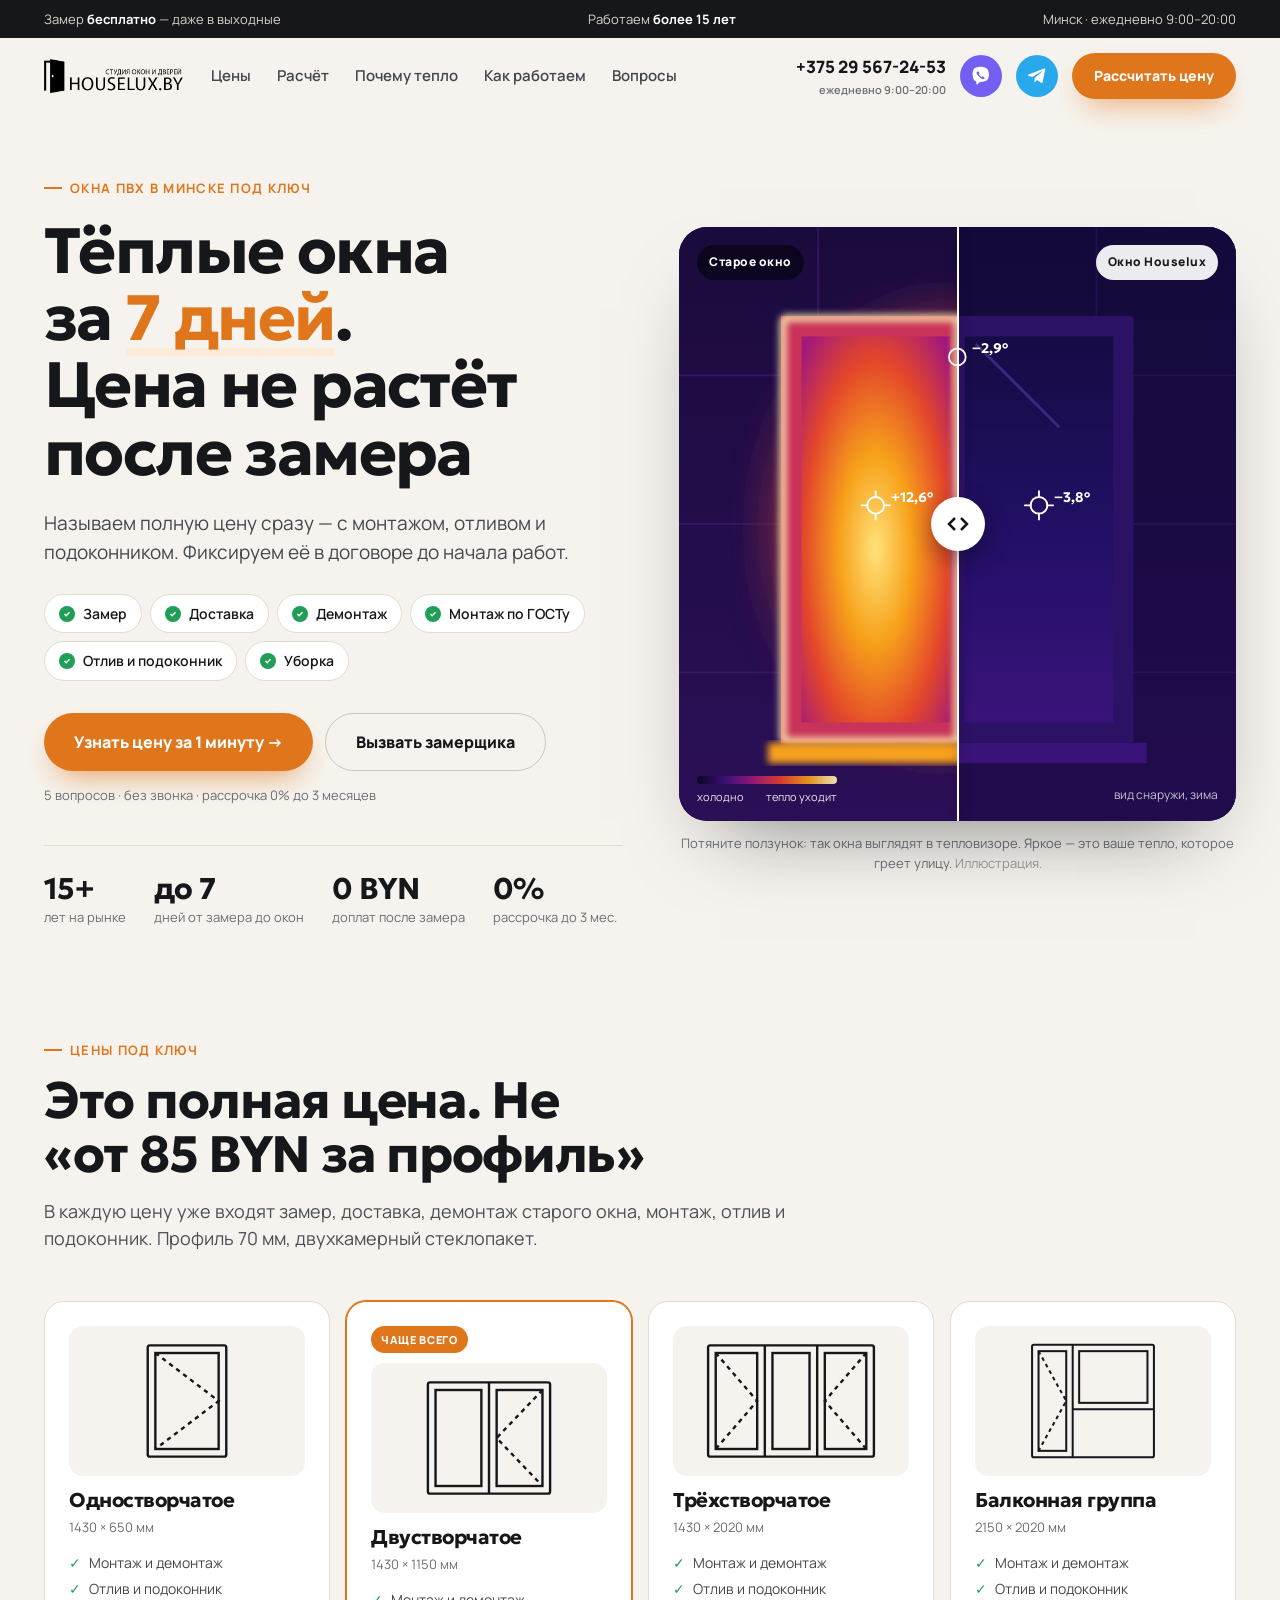
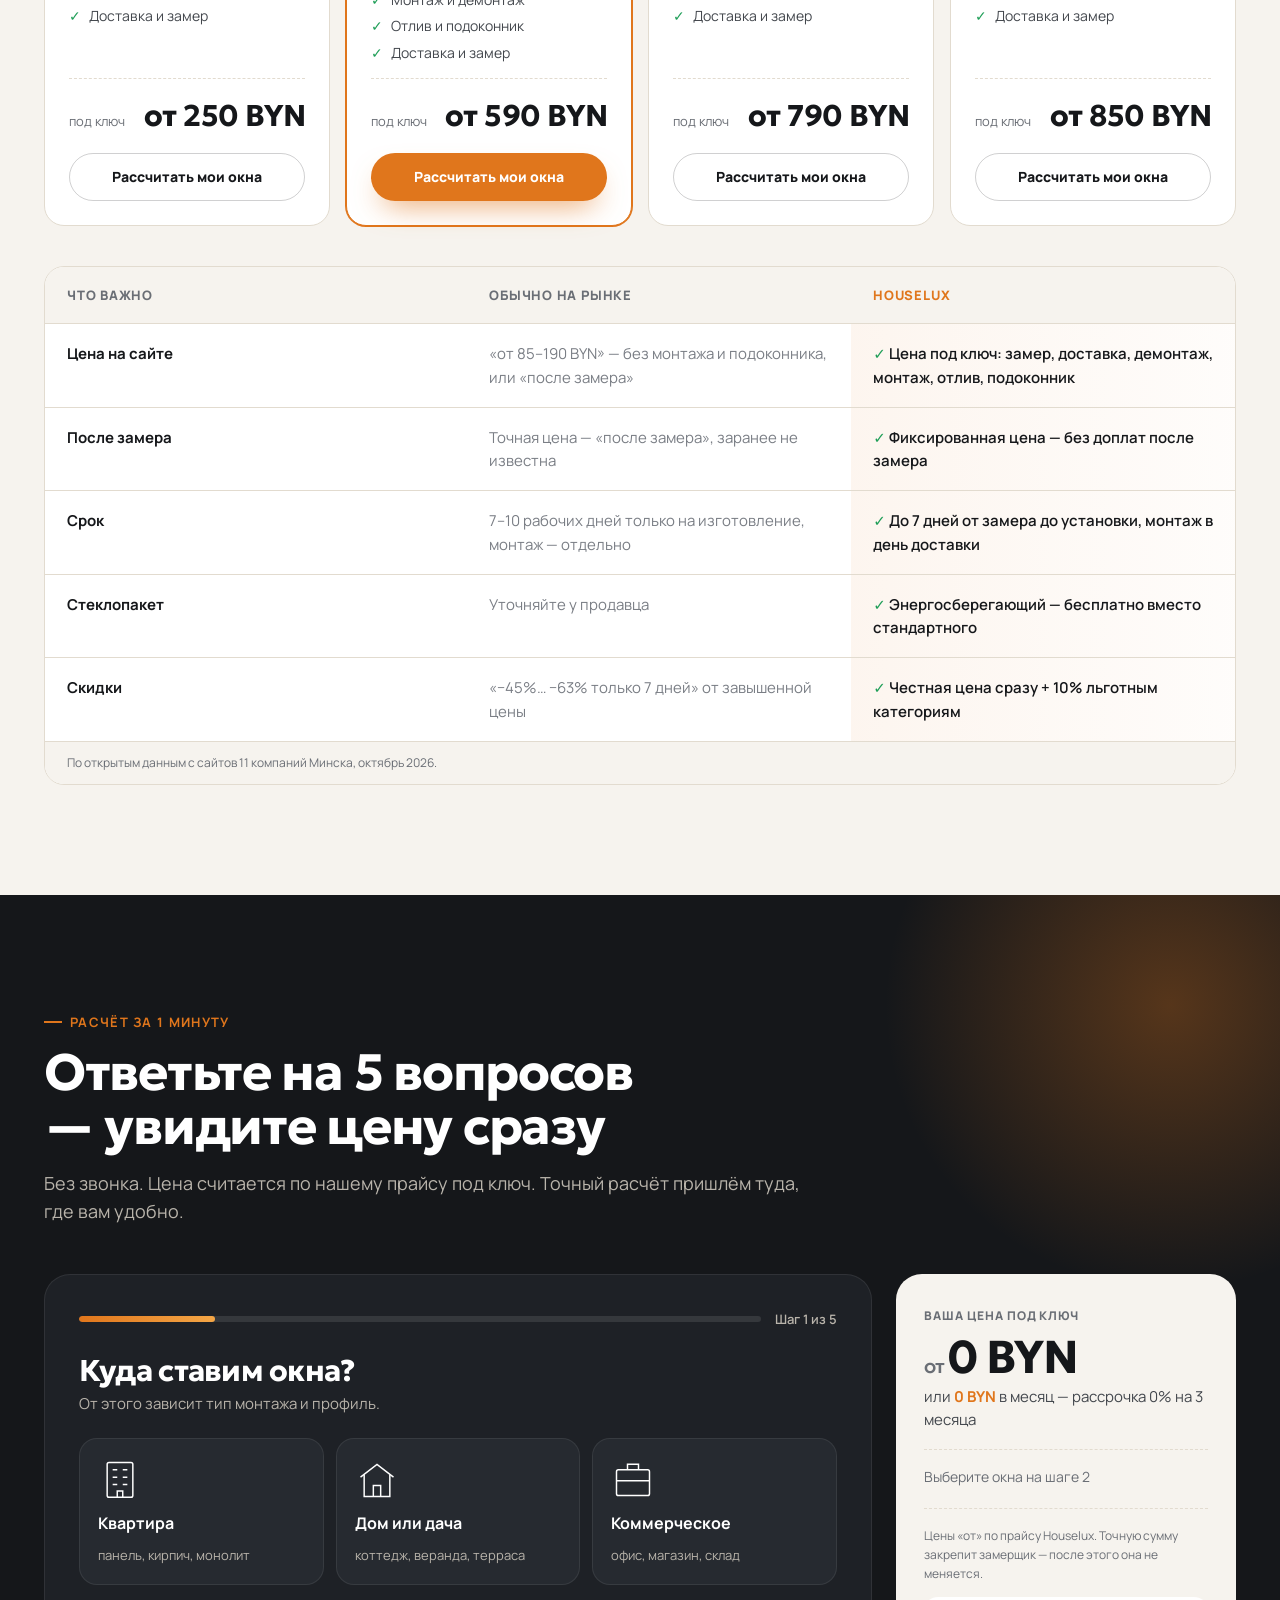
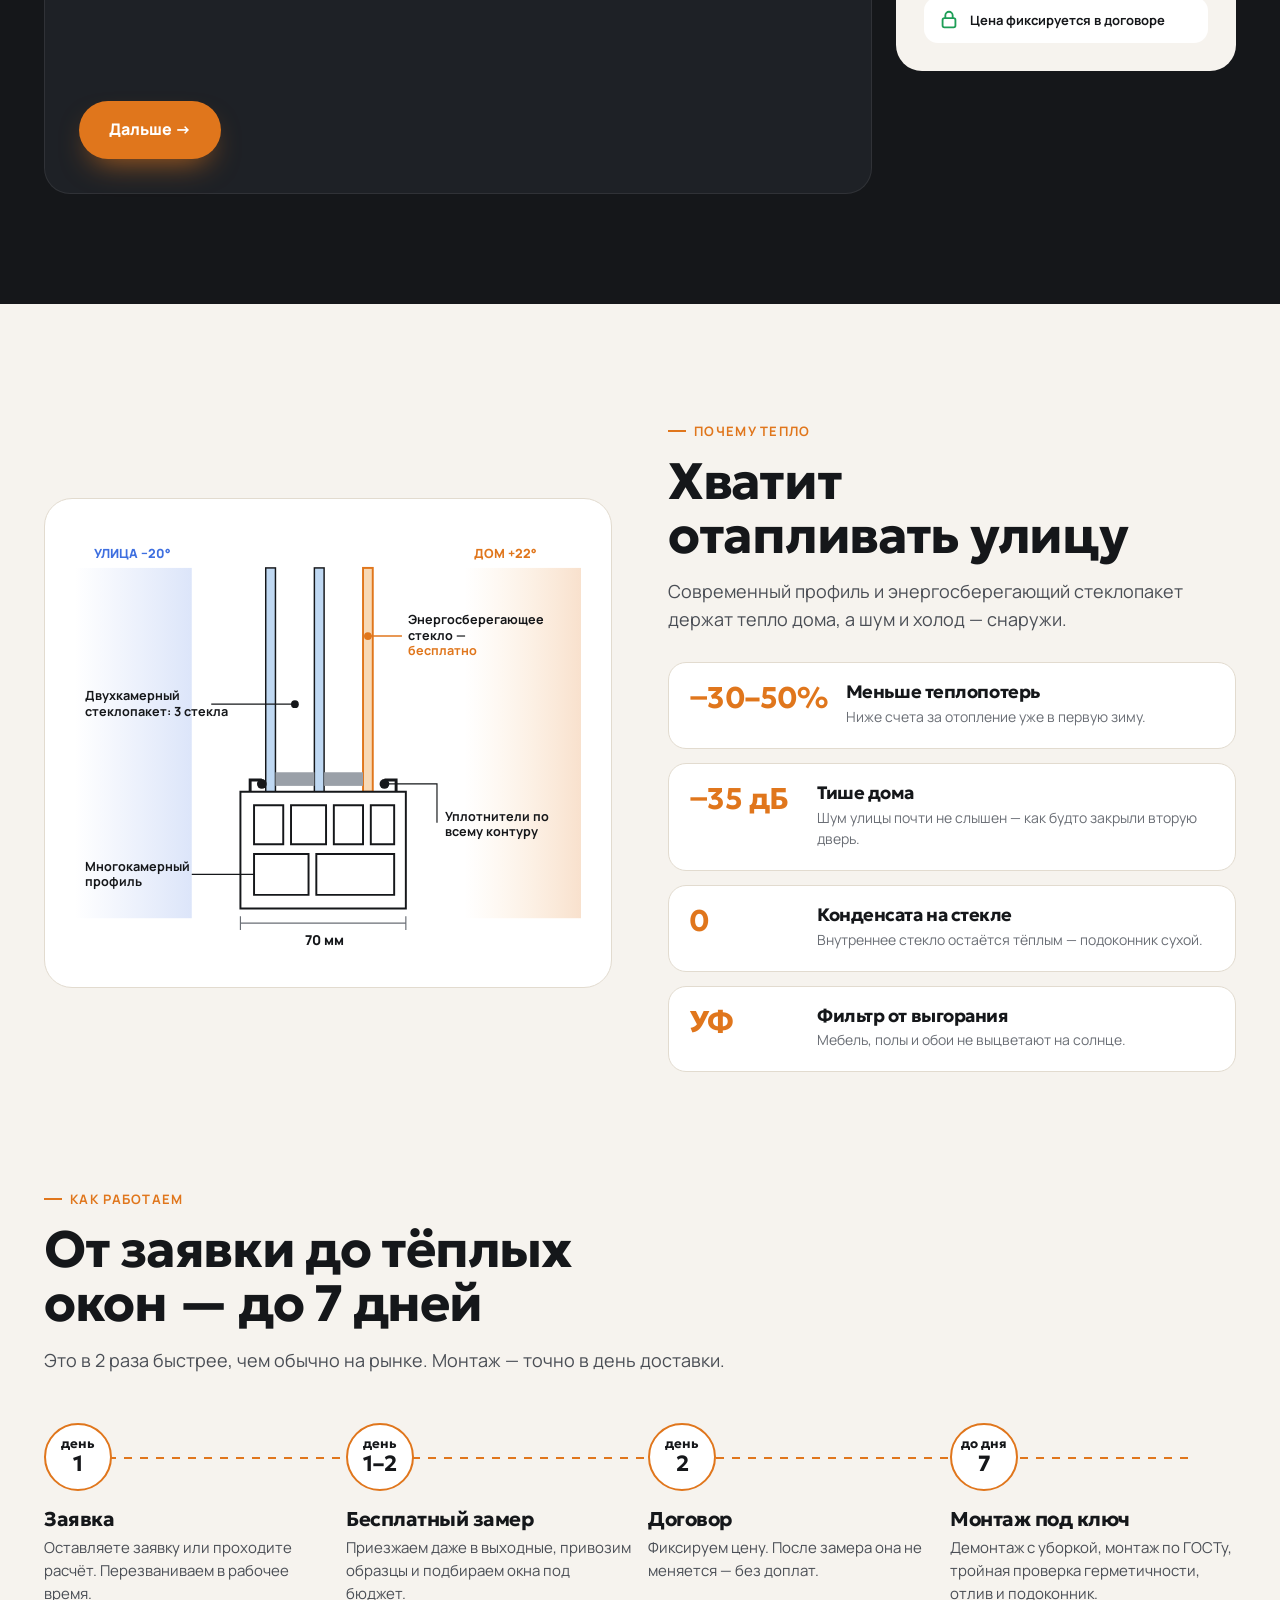
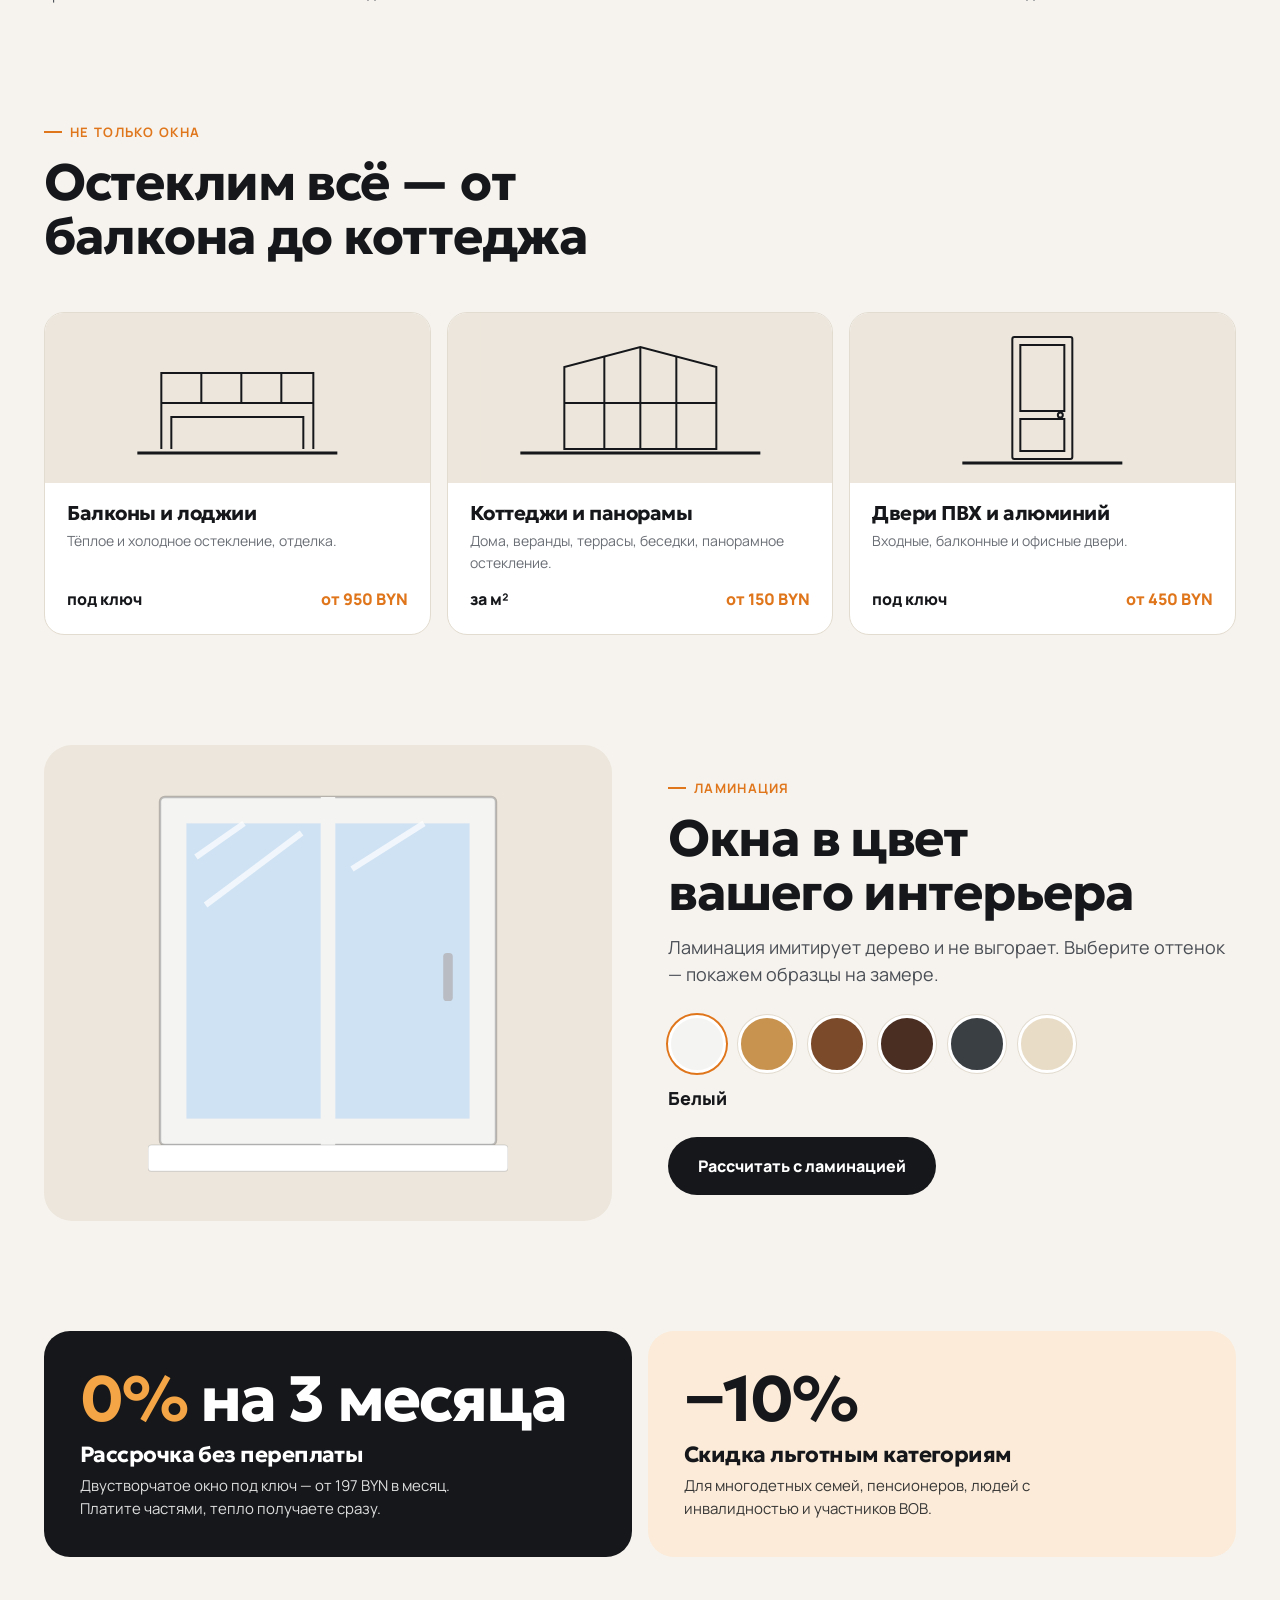
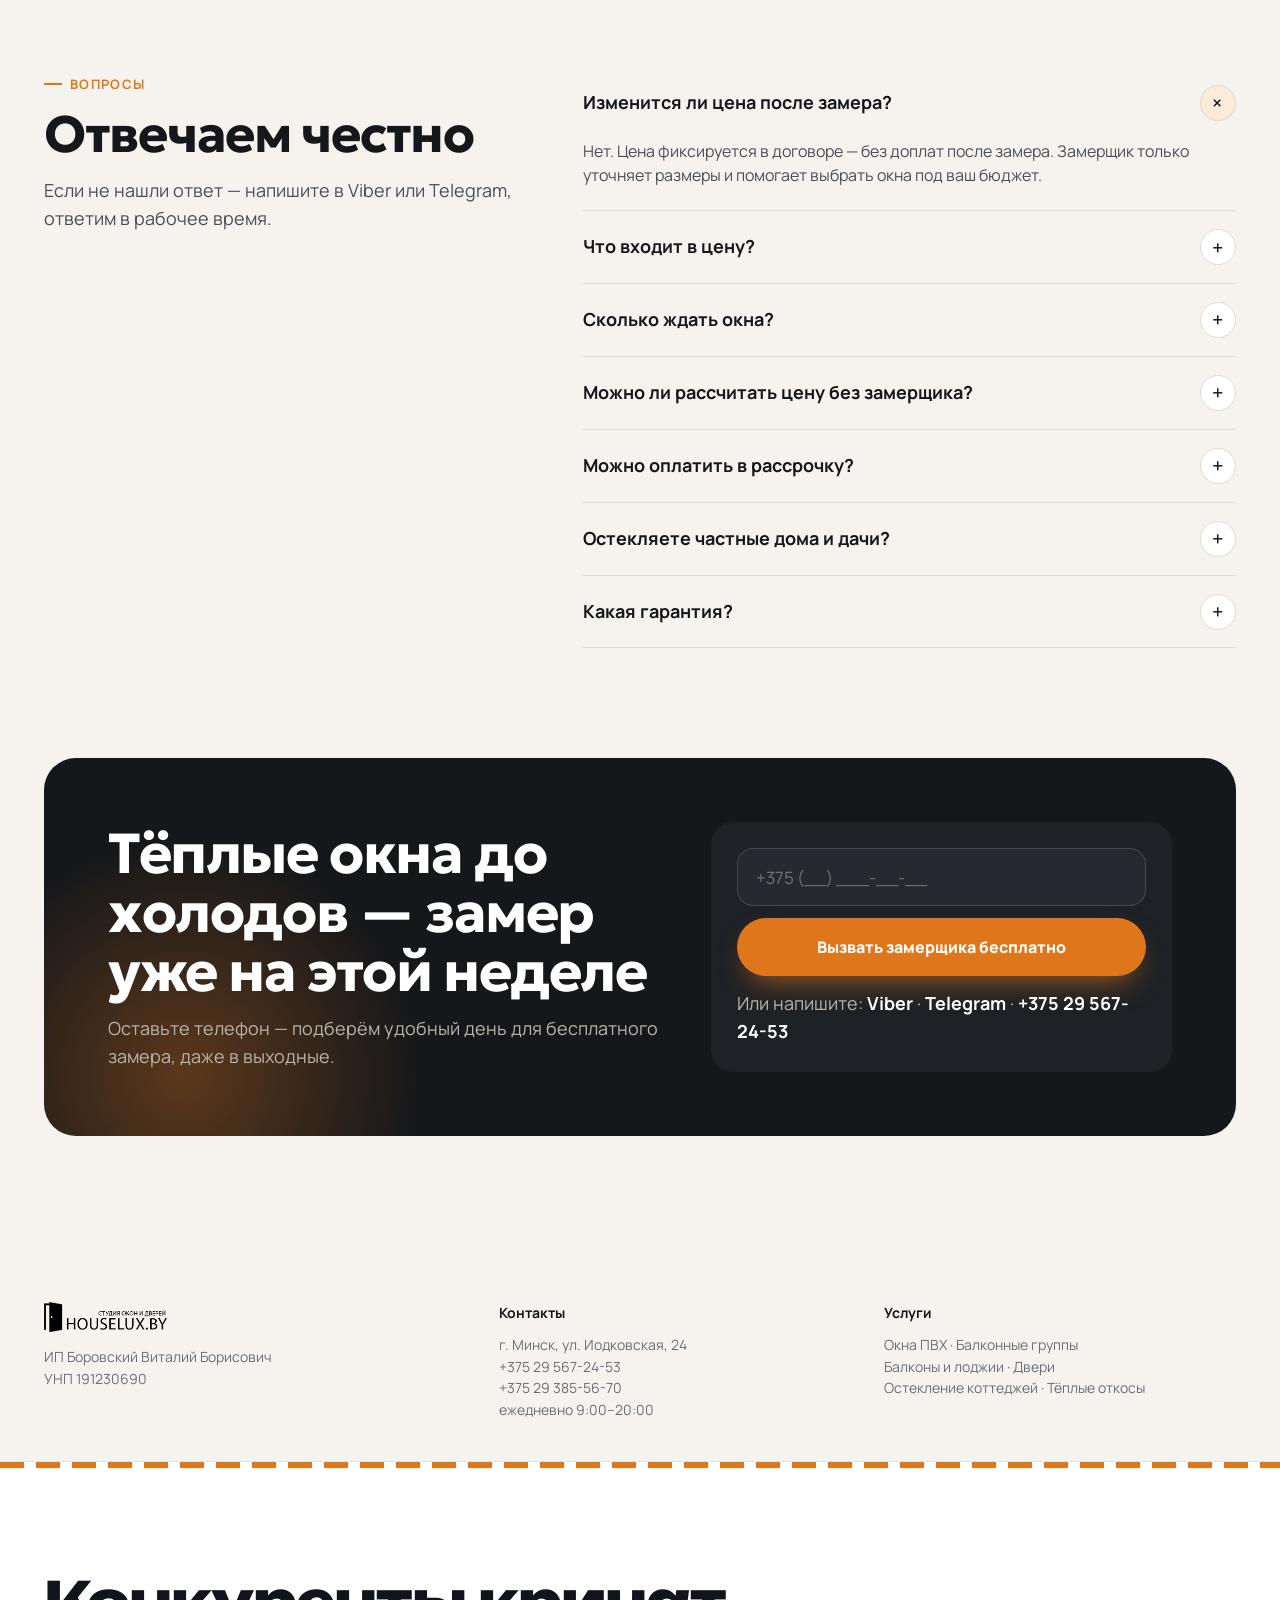
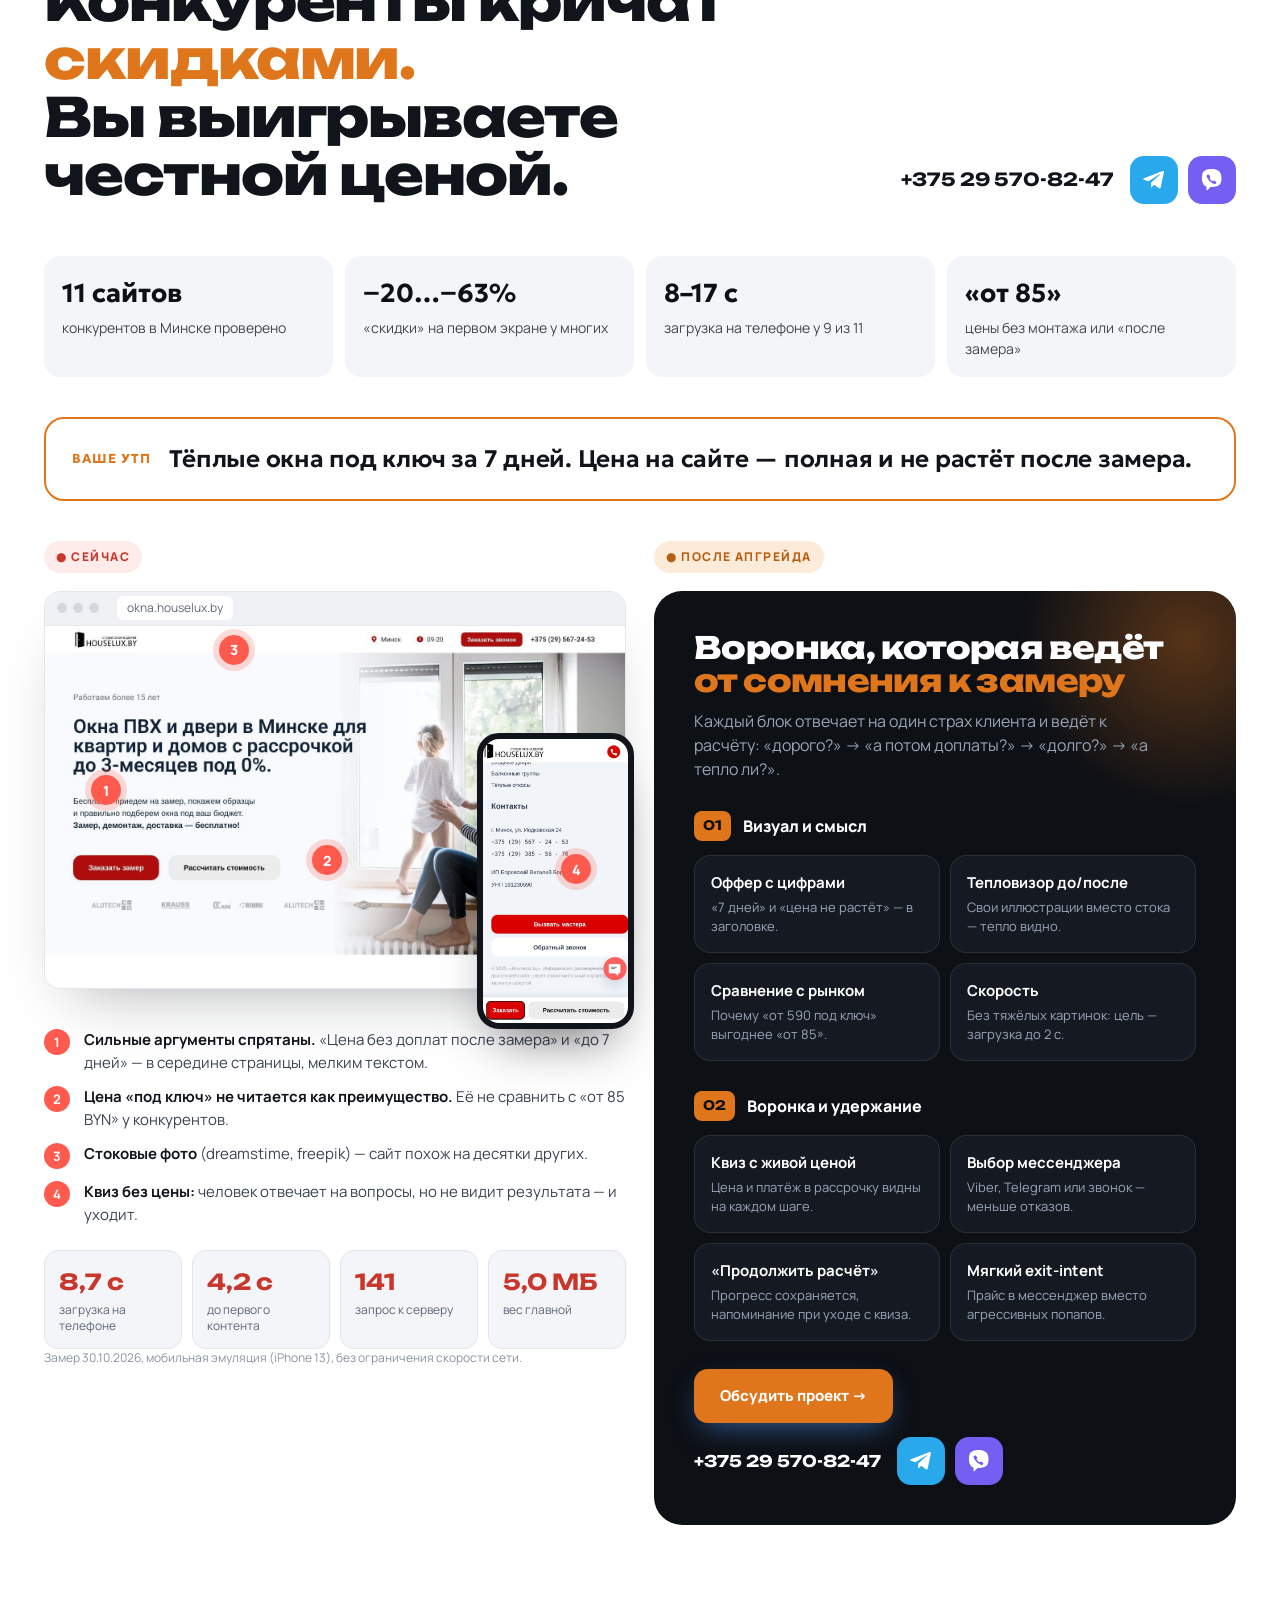
==== index.html @ 777637d9 "Концепт сайта Окна Houselux: воронка с квизом, тепловизор, сравнение с рынком" ====
<!doctype html>
<html lang="ru">
<head>
<meta charset="utf-8">
<meta name="viewport" content="width=device-width, initial-scale=1, viewport-fit=cover">
<title>Окна Houselux — концепт</title>
<meta name="robots" content="noindex">
<meta name="description" content="Тёплые окна ПВХ в Минске под ключ за 7 дней. Цена фиксируется и не растёт после замера.">
<link rel="preconnect" href="https://fonts.googleapis.com">
<link rel="preconnect" href="https://fonts.gstatic.com" crossorigin>
<link href="https://fonts.googleapis.com/css2?family=Geologica:wght@300;400;500;600;700;800&family=Manrope:wght@400;500;600;700;800&family=Unbounded:wght@500;700;800&display=swap" rel="stylesheet">
<link rel="stylesheet" href="kp.css">
<style>
/* Концепт «Тёплый дом»: светлая бумага, графит и янтарный цвет тепла.
   Одна главная мысль на всей странице: цена под ключ видна сразу и не растёт после замера. */
:root{
  --paper:#F6F3EE;
  --paper-2:#ECE6DC;
  --card:#FFFFFF;
  --ink:#15171A;
  --ink-2:#23262B;
  --muted:#6A6E75;
  --line:#E2DBCF;
  --warm:#E0761C;
  --warm-2:#F4A646;
  --warm-soft:#FBEBD8;
  --cold:#3E6FE0;
  --ok:#1E9E57;
  --r:20px;
  --font-d:"Geologica",system-ui,sans-serif;
  --font:"Manrope",system-ui,-apple-system,"Segoe UI",sans-serif;
  color-scheme:light;
}
*{box-sizing:border-box;margin:0;padding:0}
html{scroll-behavior:smooth}
body{font-family:var(--font);background:var(--paper);color:var(--ink);-webkit-font-smoothing:antialiased;line-height:1.55;overflow-x:hidden}
img,svg{max-width:100%;display:block}
a{color:inherit;text-decoration:none}
button,input,select{font:inherit;color:inherit}
.wrap{max-width:1240px;margin:0 auto;padding-left:max(24px,env(safe-area-inset-left,0px));padding-right:max(24px,env(safe-area-inset-right,0px))}
h1,h2,h3{font-family:var(--font-d);font-weight:700;letter-spacing:-.025em;line-height:1.05;text-wrap:balance}
.eyebrow{display:inline-flex;align-items:center;gap:8px;font-size:13px;font-weight:700;letter-spacing:.1em;text-transform:uppercase;color:var(--warm)}
.eyebrow::before{content:"";width:18px;height:2px;background:currentColor}
.btn{display:inline-flex;align-items:center;justify-content:center;gap:10px;height:58px;padding:0 30px;border-radius:999px;border:0;cursor:pointer;font-weight:800;font-size:16px;transition:transform .2s,box-shadow .2s,background .2s;white-space:nowrap}
.btn-warm{background:var(--warm);color:#fff;box-shadow:0 14px 30px -12px rgba(224,118,28,.75)}
.btn-warm:hover{transform:translateY(-2px);box-shadow:0 20px 36px -12px rgba(224,118,28,.85)}
.btn-ink{background:var(--ink);color:#fff}
.btn-ink:hover{background:#000}
.btn-line{background:transparent;border:1.5px solid rgba(21,23,26,.2);color:var(--ink)}
.btn-line:hover{border-color:var(--ink)}
.btn:focus-visible,.opt:focus-visible,.sw:focus-visible,summary:focus-visible,.step-btn:focus-visible{outline:3px solid rgba(224,118,28,.45);outline-offset:3px}
.reveal{transition:transform .9s cubic-bezier(.2,.7,.2,1),opacity .9s}
.reveal.pre{transform:translateY(26px);opacity:.001}
@media (prefers-reduced-motion:reduce){.reveal,.reveal.pre{transform:none;opacity:1;transition:none}html{scroll-behavior:auto}}

/* верхняя строка доверия */
.topline{background:var(--ink);color:#D9D4CB;font-size:13px}
.topline .wrap{display:flex;justify-content:space-between;gap:16px;height:38px;align-items:center}
.topline b{color:#fff}
.topline span{white-space:nowrap}

/* header */
body::before{content:"";position:fixed;inset:0 0 auto;height:env(safe-area-inset-top,0px);z-index:10;background:var(--paper)}
.hdr{position:sticky;top:env(safe-area-inset-top,0px);z-index:50;background:rgba(246,243,238,.86);backdrop-filter:blur(16px) saturate(1.4);-webkit-backdrop-filter:blur(16px) saturate(1.4);border-bottom:1px solid transparent;transition:border-color .3s}
.hdr.scrolled{border-color:var(--line)}
.hdr .wrap{display:flex;align-items:center;gap:28px;height:76px}
.logo img{height:34px;width:auto}
.nav{display:flex;gap:26px;font-weight:600;font-size:15px;color:#43474D}
.nav a:hover{color:var(--ink)}
.hdr-r{margin-left:auto;display:flex;align-items:center;gap:14px}
.hdr-phone{font-weight:800;font-size:17px;white-space:nowrap}
.hdr-phone small{display:block;font-size:11px;font-weight:600;color:var(--muted);text-align:right}
.msg{width:42px;height:42px;border-radius:50%;display:grid;place-items:center;transition:transform .2s}
.msg:hover{transform:translateY(-2px)}
.msg svg{width:20px;height:20px;fill:#fff}
.msg.vb{background:#7360F2}.msg.tg{background:#29A9EB}
.hdr .btn{height:46px;padding:0 22px;font-size:14px}

/* hero */
.hero{padding:56px 0 64px;position:relative}
.hero .wrap{display:grid;grid-template-columns:1.02fr .98fr;gap:56px;align-items:center}
.hero h1{font-size:clamp(40px,5vw,70px);margin:20px 0 22px}
.hero h1 em{font-style:normal;color:var(--warm);position:relative;white-space:nowrap}
.hero h1 em::after{content:"";position:absolute;left:0;right:0;bottom:.04em;height:.12em;background:var(--warm-soft);z-index:-1}
.hero .lead{font-size:19px;color:#43474D;max-width:540px}
.incl{display:flex;flex-wrap:wrap;gap:8px;margin:26px 0 32px;max-width:560px}
.incl span{display:inline-flex;align-items:center;gap:8px;padding:8px 14px;border-radius:999px;background:var(--card);border:1px solid var(--line);font-size:14px;font-weight:600}
.incl span::before{content:"";width:16px;height:16px;border-radius:50%;background:var(--ok) url("data:image/svg+xml,%3Csvg xmlns='http://www.w3.org/2000/svg' viewBox='0 0 24 24' fill='none' stroke='%23fff' stroke-width='3.5'%3E%3Cpath d='m6 12 4 4 8-8'/%3E%3C/svg%3E") center/10px no-repeat}
.hero-btns{display:flex;gap:12px;flex-wrap:wrap;align-items:center}
.hero-note{font-size:13px;color:var(--muted);margin-top:14px}
.facts{display:grid;grid-template-columns:repeat(4,auto);gap:28px;margin-top:40px;padding-top:28px;border-top:1px solid var(--line);justify-content:start}
.facts b{display:block;font-family:var(--font-d);font-size:30px;font-weight:700;letter-spacing:-.02em;line-height:1}
.facts span{font-size:13px;color:var(--muted)}

/* тепловизор до/после */
.thermo{position:relative;border-radius:28px;overflow:hidden;aspect-ratio:600/640;background:#120a2a;box-shadow:0 40px 80px -40px rgba(21,23,26,.55);user-select:none;touch-action:pan-y;max-width:100%}
.thermo svg{position:absolute;inset:0;width:100%;height:100%}
.thermo .after{clip-path:inset(0 0 0 var(--pos,50%))}
.thermo .handle{position:absolute;top:0;bottom:0;left:var(--pos,50%);width:0;z-index:3}
.thermo .handle::before{content:"";position:absolute;top:0;bottom:0;left:-1px;width:2px;background:#fff;box-shadow:0 0 12px rgba(0,0,0,.4)}
.thermo .knob{position:absolute;top:50%;left:0;transform:translate(-50%,-50%);width:54px;height:54px;border-radius:50%;background:#fff;display:grid;place-items:center;box-shadow:0 8px 24px rgba(0,0,0,.35);cursor:ew-resize;border:0}
.thermo .knob svg{position:static;width:24px;height:24px;stroke:var(--ink);fill:none;stroke-width:2.5}
.thermo .lbl{position:absolute;top:18px;z-index:2;padding:8px 12px;border-radius:999px;font-size:12px;font-weight:800;letter-spacing:.04em;background:rgba(0,0,0,.5);color:#fff;backdrop-filter:blur(6px)}
.thermo .lbl.l{left:18px}.thermo .lbl.r{right:18px;background:rgba(255,255,255,.92);color:var(--ink)}
.thermo .cap{position:absolute;left:18px;right:18px;bottom:16px;z-index:2;display:flex;justify-content:space-between;align-items:end;gap:12px;color:#fff;font-size:12px}
.thermo .scale{width:140px;height:8px;border-radius:4px;background:linear-gradient(90deg,#0b0420,#3a137a,#a3197a,#e8432a,#f8a21b,#fff6c2)}
.thermo .scale-w{display:grid;gap:4px;font-size:11px;opacity:.9}
.thermo .scale-w div{display:flex;justify-content:space-between}
.thermo-hint{font-size:13px;color:var(--muted);text-align:center;margin-top:12px}

/* секции */
section.s{padding:110px 0}
.s-head{max-width:760px;margin-bottom:48px}
.s-head h2{font-size:clamp(32px,4vw,54px);margin-top:14px}
.s-head p{font-size:18px;color:#4A4E55;margin-top:16px}
.center{text-align:center;margin-left:auto;margin-right:auto}

/* цены под ключ */
.prices{display:grid;grid-template-columns:repeat(4,1fr);gap:16px}
.pc{background:var(--card);border:1px solid var(--line);border-radius:var(--r);padding:24px;display:flex;flex-direction:column;gap:14px;transition:transform .3s,box-shadow .3s;min-width:0}
.pc:hover{transform:translateY(-6px);box-shadow:0 30px 60px -36px rgba(21,23,26,.45)}
.pc .draw{height:150px;display:grid;place-items:center;background:var(--paper);border-radius:14px}
.pc .draw svg{height:120px;width:auto}
.pc h3{font-size:20px}
.pc .size{font-size:13px;color:var(--muted);margin-top:-8px}
.pc ul{list-style:none;display:grid;gap:5px;font-size:14px;color:#43474D}
.pc li::before{content:"✓";color:var(--ok);font-weight:800;margin-right:8px}
.pc .pr{margin-top:auto;display:flex;align-items:baseline;justify-content:space-between;gap:8px;border-top:1px dashed var(--line);padding-top:14px}
.pc .pr b{font-family:var(--font-d);font-size:30px;font-weight:700;letter-spacing:-.02em}
.pc .pr small{font-size:13px;color:var(--muted)}
.pc .btn{height:48px;font-size:14px;width:100%}
.pc.hot{border-color:var(--warm);box-shadow:0 0 0 1px var(--warm)}
.pc .badge{align-self:flex-start;font-size:11px;font-weight:800;letter-spacing:.06em;text-transform:uppercase;background:var(--warm);color:#fff;padding:5px 10px;border-radius:999px;margin-bottom:-4px}

/* сравнение с рынком */
.compare{margin-top:40px;background:var(--card);border:1px solid var(--line);border-radius:var(--r);overflow:hidden}
.cmp-row{display:grid;grid-template-columns:1.1fr 1fr 1fr;border-bottom:1px solid var(--line)}
.cmp-row:last-child{border-bottom:0}
.cmp-row>div{padding:18px 22px;font-size:15px;min-width:0}
.cmp-row.h>div{font-weight:800;font-size:13px;letter-spacing:.06em;text-transform:uppercase;color:var(--muted);background:var(--paper)}
.cmp-row.h .us{color:var(--warm)}
.cmp-row .k{font-weight:700}
.cmp-row .them{color:#7A7E85}
.cmp-row .us{background:linear-gradient(90deg,rgba(224,118,28,.07),rgba(224,118,28,.02));font-weight:600}
.cmp-row .us::before{content:"✓ ";color:var(--ok);font-weight:800}
.cmp-row.h .us::before{content:""}
.cmp-note{font-size:12px;color:var(--muted);padding:12px 22px;background:var(--paper)}

/* квиз */
.quiz-sec{background:var(--ink);color:#fff;position:relative;overflow:hidden}
.quiz-sec::before{content:"";position:absolute;right:-200px;top:-200px;width:620px;height:620px;border-radius:50%;background:radial-gradient(circle,rgba(224,118,28,.32),transparent 65%)}
.quiz-sec .s-head p{color:#B9B4AB}
.quiz{position:relative;display:grid;grid-template-columns:1fr 340px;gap:24px;align-items:start}
.qbox{background:#1E2126;border:1px solid rgba(255,255,255,.08);border-radius:26px;padding:34px;min-height:520px;display:flex;flex-direction:column;min-width:0}
.qprog{display:flex;align-items:center;gap:14px;margin-bottom:26px}
.qbar{flex:1;height:6px;border-radius:3px;background:rgba(255,255,255,.1);overflow:hidden}
.qbar i{display:block;height:100%;width:20%;background:linear-gradient(90deg,var(--warm),var(--warm-2));border-radius:3px;transition:width .5s cubic-bezier(.2,.7,.2,1)}
.qprog span{font-size:13px;color:#B9B4AB;white-space:nowrap;font-weight:600}
.qstep{display:none;animation:qin .45s cubic-bezier(.2,.7,.2,1)}
.qstep.on{display:block}
@keyframes qin{from{opacity:0;transform:translateX(18px)}}
.qstep h3{font-size:clamp(22px,2.4vw,30px);margin-bottom:6px}
.qstep .hint{color:#B9B4AB;font-size:15px;margin-bottom:22px}
.opts{display:grid;grid-template-columns:repeat(3,1fr);gap:12px}
.opt{background:#262A30;border:1.5px solid rgba(255,255,255,.08);border-radius:18px;padding:18px;cursor:pointer;text-align:left;transition:border-color .2s,background .2s,transform .15s;display:flex;flex-direction:column;gap:10px;color:#fff;min-width:0}
.opt:hover{border-color:rgba(255,255,255,.3)}
.opt:active{transform:scale(.98)}
.opt.on{border-color:var(--warm);background:rgba(224,118,28,.12)}
.opt svg{width:44px;height:44px;stroke:#fff;fill:none;stroke-width:1.6}
.opt b{font-size:16px}
.opt small{color:#B9B4AB;font-size:13px}
.items{display:grid;gap:10px}
.it{display:grid;grid-template-columns:52px 1fr auto;gap:16px;align-items:center;background:#262A30;border:1.5px solid rgba(255,255,255,.08);border-radius:16px;padding:12px 14px;transition:border-color .2s;min-width:0}
.it.on{border-color:var(--warm)}
.it svg{width:44px;height:44px;stroke:#fff;fill:none;stroke-width:1.5}
.it b{display:block;font-size:15px}
.it small{color:#B9B4AB;font-size:13px}
.cnt{display:flex;align-items:center;gap:6px}
.cnt button{width:36px;height:36px;border-radius:50%;border:1.5px solid rgba(255,255,255,.2);background:transparent;color:#fff;font-size:18px;cursor:pointer;line-height:1}
.cnt button:hover{border-color:#fff}
.cnt output{min-width:30px;text-align:center;font-weight:800;font-size:17px}
.qfoot{margin-top:auto;padding-top:26px;display:flex;justify-content:space-between;align-items:center;gap:12px}
.back{background:none;border:0;color:#B9B4AB;font-weight:700;cursor:pointer;font-size:15px}
.back:hover{color:#fff}
.back[hidden]{display:none}
.qmini{display:none;font-weight:700;color:#B9B4AB;font-size:14px;margin-left:auto}
.qmini b{color:#fff;font-family:var(--font-d);font-size:20px}
.gift{display:flex;gap:14px;align-items:center;background:linear-gradient(90deg,rgba(224,118,28,.18),rgba(224,118,28,.05));border:1px solid rgba(224,118,28,.4);border-radius:16px;padding:14px 16px;margin-top:14px;font-size:14px}
.gift svg{width:34px;height:34px;flex:none;stroke:var(--warm-2);fill:none;stroke-width:1.8}
.toggle{display:flex;gap:14px;align-items:center;background:#262A30;border:1.5px solid rgba(255,255,255,.08);border-radius:16px;padding:14px 16px;cursor:pointer;margin-top:10px}
.toggle input{appearance:none;width:44px;height:26px;border-radius:13px;background:rgba(255,255,255,.18);position:relative;flex:none;cursor:pointer;transition:background .2s}
.toggle input::after{content:"";position:absolute;left:3px;top:3px;width:20px;height:20px;border-radius:50%;background:#fff;transition:transform .2s}
.toggle input:checked{background:var(--warm)}
.toggle input:checked::after{transform:translateX(18px)}
.toggle b{display:block;font-size:15px}
.toggle small{color:#B9B4AB;font-size:13px}
.field{width:100%;height:58px;border-radius:16px;border:1.5px solid rgba(255,255,255,.14);background:#262A30;padding:0 18px;font-size:17px;color:#fff;outline:none;margin-top:10px}
.field:focus{border-color:var(--warm)}
.ch{display:grid;grid-template-columns:repeat(3,1fr);gap:10px;margin-top:6px}
.ch .opt{padding:14px;align-items:center;text-align:center;flex-direction:row;justify-content:center;gap:8px}
.ch .opt svg{width:22px;height:22px;fill:#fff;stroke:none}
.agree{font-size:12px;color:#8E8A83;margin-top:12px}
.done{text-align:center;padding:30px 0}
.done .ok{width:72px;height:72px;border-radius:50%;background:var(--ok);display:grid;place-items:center;margin:0 auto 20px}
.done .ok svg{width:36px;height:36px;stroke:#fff;fill:none;stroke-width:3}
.next-steps{list-style:none;display:grid;gap:10px;max-width:420px;margin:24px auto 0;text-align:left;counter-reset:n}
.next-steps li{display:flex;gap:12px;align-items:flex-start;color:#D9D4CB;font-size:15px}
.next-steps li::before{counter-increment:n;content:counter(n);width:26px;height:26px;border-radius:50%;background:rgba(255,255,255,.1);display:grid;place-items:center;font-size:13px;font-weight:800;flex:none}
/* живая цена */
.live{position:sticky;top:100px;background:var(--paper);color:var(--ink);border-radius:26px;padding:28px}
.live small{font-size:12px;font-weight:800;letter-spacing:.08em;text-transform:uppercase;color:var(--muted)}
.live .sum{font-family:var(--font-d);font-size:46px;font-weight:700;letter-spacing:-.03em;line-height:1.05;margin:6px 0 4px}
.live .sum span{font-size:20px;color:var(--muted);font-weight:500;margin-right:4px}
.live .inst{font-size:15px;color:#43474D}
.live .inst b{color:var(--warm)}
.live ul{list-style:none;margin:18px 0;padding:16px 0;border-block:1px dashed var(--line);display:grid;gap:7px;font-size:14px;min-height:60px}
.live li{display:flex;justify-content:space-between;gap:10px}
.live li span:last-child{font-weight:700;white-space:nowrap}
.live li.free span:last-child{color:var(--ok)}
.live .empty{color:var(--muted)}
.live .fine{font-size:12px;color:var(--muted)}
.live .lock{display:flex;gap:10px;align-items:center;font-size:13px;font-weight:700;margin-top:14px;padding:12px 14px;border-radius:14px;background:#fff}
.live .lock svg{width:22px;height:22px;stroke:var(--ok);fill:none;stroke-width:2;flex:none}

/* тепло: разрез профиля */
.warm-grid{display:grid;grid-template-columns:1fr 1fr;gap:56px;align-items:center}
.profile{background:var(--card);border:1px solid var(--line);border-radius:28px;padding:30px;position:relative}
.profile svg{width:100%;height:auto}
.benefits{display:grid;gap:14px}
.bn{display:grid;grid-template-columns:auto 1fr;gap:18px;align-items:start;padding:20px;border-radius:18px;background:var(--card);border:1px solid var(--line)}
.bn b{font-family:var(--font-d);font-size:30px;font-weight:700;color:var(--warm);letter-spacing:-.02em;line-height:1;min-width:110px}
.bn h3{font-size:18px;margin-bottom:4px}
.bn p{font-size:14px;color:var(--muted)}

/* процесс 7 дней */
.days{position:relative;display:grid;grid-template-columns:repeat(4,1fr);gap:16px}
.days::before{content:"";position:absolute;left:4%;right:4%;top:34px;height:2px;background:repeating-linear-gradient(90deg,var(--warm) 0 8px,transparent 8px 16px)}
.day{position:relative;text-align:left}
.day .dn{width:68px;height:68px;border-radius:50%;background:var(--card);border:2px solid var(--warm);display:grid;place-items:center;font-family:var(--font-d);font-weight:700;font-size:13px;text-align:center;line-height:1.1;margin-bottom:18px;position:relative;z-index:1}
.day .dn b{display:block;font-size:22px}
.day h3{font-size:20px;margin-bottom:6px}
.day p{font-size:15px;color:#4A4E55}

/* направления */
.dirs{display:grid;grid-template-columns:repeat(3,1fr);gap:16px}
.dir{position:relative;border-radius:var(--r);overflow:hidden;background:var(--card);border:1px solid var(--line);display:flex;flex-direction:column;transition:transform .3s,box-shadow .3s;min-width:0}
.dir:hover{transform:translateY(-6px);box-shadow:0 30px 60px -36px rgba(21,23,26,.45)}
.dir .art{height:170px;background:var(--paper-2);display:grid;place-items:center;overflow:hidden}
.dir .art svg{width:100%;height:100%}
.dir .bd{padding:20px 22px 22px;display:flex;flex-direction:column;gap:6px;flex:1}
.dir h3{font-size:20px}
.dir p{font-size:14px;color:var(--muted);flex:1}
.dir .from{font-weight:800;margin-top:8px;display:flex;justify-content:space-between;align-items:center}
.dir .from span{color:var(--warm)}

/* цвета */
.colors{display:grid;grid-template-columns:1fr 1fr;gap:56px;align-items:center}
.cwin{background:var(--paper-2);border-radius:28px;padding:40px;display:grid;place-items:center;transition:background .5s}
.cwin svg{width:min(360px,100%);height:auto}
.cwin .fr{transition:fill .5s}
.sws{display:flex;flex-wrap:wrap;gap:12px;margin:26px 0 12px}
.sw{width:58px;height:58px;border-radius:50%;border:3px solid #fff;box-shadow:0 0 0 1px var(--line);cursor:pointer;transition:transform .2s,box-shadow .2s}
.sw:hover{transform:scale(1.08)}
.sw.on{box-shadow:0 0 0 2px var(--warm)}
.swname{font-weight:800;font-size:18px}

/* оплата */
.pay{display:grid;grid-template-columns:1fr 1fr;gap:16px}
.pay>div{border-radius:26px;padding:36px;min-width:0}
.pay .p1{background:var(--ink);color:#fff}
.pay .p2{background:var(--warm-soft)}
.pay b{font-family:var(--font-d);font-size:clamp(44px,5vw,68px);font-weight:700;letter-spacing:-.03em;line-height:1;display:block}
.pay h3{font-size:22px;margin:12px 0 8px}
.pay p{font-size:15px;opacity:.85;max-width:420px}
.pay .p1 b span{color:var(--warm-2)}

/* FAQ */
.faq-wrap{display:grid;grid-template-columns:.85fr 1.15fr;gap:56px;align-items:start}
.faq details{border-bottom:1px solid var(--line)}
.faq summary{list-style:none;cursor:pointer;padding:22px 48px 22px 0;font-weight:700;font-size:18px;position:relative}
.faq summary::-webkit-details-marker{display:none}
.faq summary::after{content:"+";position:absolute;right:0;top:50%;transform:translateY(-50%);width:34px;height:34px;border-radius:50%;background:var(--card);border:1px solid var(--line);display:grid;place-items:center;font-size:20px;font-weight:500;transition:transform .25s,background .25s}
.faq details[open] summary::after{transform:translateY(-50%) rotate(45deg);background:var(--warm-soft)}
.faq details p{color:#4A4E55;padding:0 0 22px;max-width:640px}

/* финальный призыв */
.final{background:var(--ink);color:#fff;border-radius:32px;padding:64px;display:grid;grid-template-columns:1.1fr .9fr;gap:40px;align-items:center;position:relative;overflow:hidden}
.final::after{content:"";position:absolute;left:-120px;bottom:-200px;width:520px;height:520px;border-radius:50%;background:radial-gradient(circle,rgba(224,118,28,.35),transparent 65%)}
.final h2{font-size:clamp(34px,4.4vw,60px);position:relative;z-index:1}
.final p{color:#B9B4AB;font-size:18px;margin-top:14px;position:relative;z-index:1}
.final form{position:relative;z-index:1;background:#1E2126;border-radius:22px;padding:26px}
.final .field{margin-top:0}
.final .btn{width:100%;margin-top:12px}

.ftr{padding:56px 0 40px;font-size:14px;color:var(--muted)}
.ftr .wrap{display:grid;grid-template-columns:1.2fr 1fr 1fr;gap:32px}
.ftr img{height:30px;width:auto;margin-bottom:14px}
.ftr h4{color:var(--ink);font-size:14px;margin-bottom:10px}
.ftr a:hover{color:var(--ink)}

/* удержание */
.resume{position:fixed;left:50%;bottom:24px;transform:translate(-50%,160%);z-index:70;display:flex;align-items:center;gap:14px;background:var(--ink);color:#fff;padding:10px 10px 10px 20px;border-radius:999px;box-shadow:0 20px 40px -10px rgba(0,0,0,.5);transition:transform .45s cubic-bezier(.2,.8,.2,1);visibility:hidden;max-width:calc(100% - 32px)}
.resume.show{transform:translate(-50%,0);visibility:visible}
.resume span{font-size:14px;font-weight:600}
.resume b{color:var(--warm-2)}
.resume .btn{height:42px;padding:0 18px;font-size:14px}
.modal{position:fixed;inset:0;z-index:100;display:grid;place-items:center;padding:16px;background:rgba(21,23,26,.55);backdrop-filter:blur(6px);opacity:0;visibility:hidden;transition:opacity .3s}
.modal.show{opacity:1;visibility:visible}
.mbox{background:var(--paper);border-radius:28px;max-width:520px;width:100%;padding:36px;position:relative;transform:translateY(16px);transition:transform .35s}
.modal.show .mbox{transform:none}
.mbox h3{font-size:28px;margin:10px 0 10px}
.mbox p{color:#4A4E55}
.mbox .x{position:absolute;right:16px;top:16px;width:40px;height:40px;border-radius:50%;border:0;background:var(--card);cursor:pointer;font-size:22px}
.mbox .row{display:grid;grid-template-columns:1fr 1fr;gap:10px;margin-top:22px}
.mbox .row .btn{width:100%}
.toast{visibility:hidden;position:fixed;left:50%;bottom:28px;transform:translate(-50%,160%);background:var(--ink);color:#fff;padding:16px 22px;border-radius:16px;font-size:14px;font-weight:600;z-index:110;transition:transform .45s cubic-bezier(.2,.8,.2,1);max-width:calc(100% - 32px)}
.toast.show{visibility:visible;transform:translate(-50%,0)}
.mbar{display:none}

/* KP в фирменном тёплом цвете */
.kp{--accent:#E0761C;--accent-2:#B85E12}
.kp .will-card::after{background:radial-gradient(circle,rgba(224,118,28,.35),transparent 70%)}
.kp .col-lbl.will{background:var(--warm-soft);color:#B85E12}
.market{display:grid;grid-template-columns:repeat(4,1fr);gap:12px;margin:0 0 40px}
.market div{background:var(--paper);border-radius:16px;padding:18px;font-size:14px;color:#43474D}
.market b{display:block;font-family:var(--font-d);font-size:26px;color:var(--ink);margin-bottom:4px}
.usp-box{border:2px solid var(--warm);border-radius:20px;padding:22px 26px;margin-bottom:40px;display:flex;gap:18px;align-items:center;background:#fff}
.usp-box b{font-family:var(--font-d);font-size:13px;letter-spacing:.08em;text-transform:uppercase;color:var(--warm);white-space:nowrap}
.usp-box p{font-family:var(--font-d);font-size:clamp(18px,2vw,24px);font-weight:600;letter-spacing:-.01em}

@media (max-width:1080px){
  .nav,.hdr-phone small{display:none}
  .hero .wrap,.warm-grid,.colors,.faq-wrap,.final{grid-template-columns:1fr}
  .thermo{max-width:560px;margin:0 auto}
  .prices{grid-template-columns:1fr 1fr}
  .quiz{grid-template-columns:1fr}
  .live{position:relative;top:0}
  .dirs{grid-template-columns:1fr 1fr}
  .days{grid-template-columns:1fr 1fr;row-gap:36px}
  .days::before{display:none}
  .market{grid-template-columns:1fr 1fr}
}
@media (max-width:720px){
  .wrap{padding-left:max(16px,env(safe-area-inset-left,0px));padding-right:max(16px,env(safe-area-inset-right,0px))}
  .topline .wrap{justify-content:center}
  .topline span:not(:first-child){display:none}
  .hdr .wrap{height:62px;gap:10px}
  .logo img{height:26px}
  .hdr-phone,.hdr .btn{display:none}
  .hero{padding:30px 0 40px}
  .hero .wrap{gap:36px}
  .hero .lead{font-size:17px}
  .hero-btns .btn{width:100%}
  .facts{grid-template-columns:1fr 1fr;gap:20px}
  section.s{padding:72px 0}
  .s-head{margin-bottom:32px}
  .s-head p{font-size:16px}
  .prices{grid-template-columns:1fr}
  .cmp-row{grid-template-columns:1fr}
  .cmp-row.h{display:none}
  .cmp-row>div{padding:10px 18px}
  .cmp-row .k{padding-top:16px;background:var(--paper)}
  .cmp-row .them::before{content:"Обычно: ";font-weight:700}
  .qbox{padding:20px;min-height:0;border-radius:20px}
  .opts{grid-template-columns:1fr 1fr}
  .opts .opt:last-child:nth-child(odd){grid-column:1/-1}
  .it{grid-template-columns:40px 1fr;row-gap:10px}
  .it svg{width:36px;height:36px}
  .it .cnt{grid-column:1/-1;justify-content:flex-end}
  .ch{grid-template-columns:1fr}
  .qmini{display:block}
  .qfoot .btn{padding:0 22px}
  .dirs{grid-template-columns:1fr}
  .days{grid-template-columns:1fr}
  .bn{grid-template-columns:1fr;gap:8px}
  .pay{grid-template-columns:1fr}
  .pay>div{padding:26px}
  .final{padding:30px 22px;border-radius:24px}
  .ftr .wrap{grid-template-columns:1fr}
  .ftr{padding-bottom:110px}
  .usp-box{flex-direction:column;align-items:flex-start}
  .resume{bottom:84px}
  .mbar{display:grid;grid-template-columns:52px 52px 1fr;gap:8px;position:fixed;left:0;right:0;bottom:0;z-index:60;padding:10px max(12px,env(safe-area-inset-right,0px)) calc(10px + env(safe-area-inset-bottom,0px)) max(12px,env(safe-area-inset-left,0px));background:rgba(246,243,238,.94);backdrop-filter:blur(14px);-webkit-backdrop-filter:blur(14px);border-top:1px solid var(--line)}
  .mbar a{height:52px;border-radius:16px;display:grid;place-items:center}
  .mbar a svg{width:22px;height:22px;fill:#fff}
  .mbar .call{background:var(--ink)}
  .mbar .vb{background:#7360F2}
  .mbar .btn{height:52px;border-radius:16px;font-size:15px}
}
</style>
</head>
<body>

<!-- SVG-символы: схемы окон в стиле архитектурного чертежа (пунктир — сторона открывания) -->
<svg width="0" height="0" style="position:absolute" aria-hidden="true">
  <defs>
    <symbol id="w1" viewBox="0 0 80 110"><rect x="4" y="4" width="72" height="102" rx="2"/><rect x="11" y="11" width="58" height="88"/><path d="M11 11 69 55 11 99" stroke-dasharray="4 4"/></symbol>
    <symbol id="w2" viewBox="0 0 120 110"><rect x="4" y="4" width="112" height="102" rx="2"/><path d="M60 4v102"/><rect x="11" y="11" width="42" height="88"/><rect x="67" y="11" width="42" height="88"/><path d="M109 11 67 55 109 99" stroke-dasharray="4 4"/></symbol>
    <symbol id="w3" viewBox="0 0 160 110"><rect x="4" y="4" width="152" height="102" rx="2"/><path d="M56 4v102M104 4v102"/><rect x="11" y="11" width="38" height="88"/><rect x="63" y="11" width="34" height="88"/><rect x="111" y="11" width="38" height="88"/><path d="M11 11 49 55 11 99M149 11 111 55 149 99" stroke-dasharray="4 4"/></symbol>
    <symbol id="wb" viewBox="0 0 140 130"><rect x="4" y="4" width="132" height="122" rx="2"/><path d="M48 4v122M48 74h88"/><rect x="11" y="11" width="30" height="108"/><rect x="55" y="11" width="74" height="56"/><path d="M11 11 41 65 11 119" stroke-dasharray="4 4"/></symbol>
    <symbol id="wl" viewBox="0 0 160 110"><path d="M4 106V30h152v76"/><path d="M4 30h152M4 60h152"/><path d="M44 30v30M84 30v30M124 30v30"/><path d="M14 106V74h132v32"/></symbol>
    <symbol id="wd" viewBox="0 0 80 130"><rect x="10" y="4" width="60" height="122" rx="2"/><rect x="18" y="12" width="44" height="66"/><rect x="18" y="86" width="44" height="32"/><circle cx="58" cy="82" r="2.5"/></symbol>
    <symbol id="wp" viewBox="0 0 160 110"><path d="M4 106V24L80 4l76 20v82z"/><path d="M44 14v92M80 4v102M116 14v92M4 60h152"/></symbol>
    <symbol id="i-flat" viewBox="0 0 48 48"><rect x="10" y="6" width="28" height="38" rx="2"/><path d="M16 14h5M27 14h5M16 22h5M27 22h5M16 30h5M27 30h5M21 44v-7h6v7"/></symbol>
    <symbol id="i-house" viewBox="0 0 48 48"><path d="M6 22 24 8l18 14"/><path d="M10 19v24h28V19"/><path d="M20 43V31h8v12"/></symbol>
    <symbol id="i-office" viewBox="0 0 48 48"><rect x="6" y="14" width="36" height="28" rx="2"/><path d="M18 14V8h12v6M6 26h36"/></symbol>
    <symbol id="i-fast" viewBox="0 0 48 48"><path d="M26 6 12 28h11l-3 14 16-22H25z"/></symbol>
    <symbol id="i-cal" viewBox="0 0 48 48"><rect x="7" y="10" width="34" height="31" rx="3"/><path d="M7 19h34M16 6v8M32 6v8"/></symbol>
    <symbol id="i-eye" viewBox="0 0 48 48"><path d="M4 24s7-12 20-12 20 12 20 12-7 12-20 12S4 24 4 24z"/><circle cx="24" cy="24" r="5"/></symbol>
    <symbol id="i-gift" viewBox="0 0 48 48"><rect x="7" y="18" width="34" height="9"/><path d="M10 27v15h28V27M24 18v24M24 18s-4-10-10-8 0 8 10 8zm0 0s4-10 10-8 0 8-10 8z"/></symbol>
    <symbol id="i-lock" viewBox="0 0 24 24"><rect x="5" y="10" width="14" height="10" rx="2"/><path d="M8 10V7a4 4 0 0 1 8 0v3"/></symbol>
    <symbol id="i-tg" viewBox="0 0 24 24"><path d="M21.9 4.3 18.7 19.4c-.2 1-.9 1.3-1.7.8l-4.8-3.5-2.3 2.2c-.3.3-.5.5-1 .5l.3-4.9 8.9-8c.4-.3-.1-.5-.6-.2L6.5 13.2 1.8 11.7c-1-.3-1-1 .2-1.5L20.6 3c.9-.3 1.6.2 1.3 1.3z"/></symbol>
    <symbol id="i-vb" viewBox="0 0 24 24"><path d="M11.4 1C8 1 3.2 1.8 2.3 6.3c-.6 2.5-.5 5.4.2 8 .6 2.2 2 3.6 4 4.3v3.1c0 .6.7.9 1.1.4l2.9-3c2.8.1 6.8-.4 8.7-2 2.4-2 2.7-6.2 2-9.8C20.5 2.6 16.3 1 11.4 1zm4.8 13.9c-.4.6-1.1 1.2-1.9 1-2.9-.8-6.7-4.4-7.6-7.4-.2-.8.4-1.5 1-1.9.5-.3 1.1-.1 1.4.3l1 1.4c.3.4.2 1-.2 1.3l-.4.3c.6 1.6 1.8 2.8 3.4 3.4l.3-.4c.3-.4.9-.5 1.3-.2l1.4 1c.4.3.6.9.3 1.2z"/></symbol>
    <symbol id="i-ph" viewBox="0 0 24 24"><path d="M6.6 10.8a15.5 15.5 0 0 0 6.6 6.6l2.2-2.2c.3-.3.7-.4 1-.2 1.1.4 2.3.6 3.6.6.6 0 1 .4 1 1V20c0 .6-.4 1-1 1A17 17 0 0 1 3 4c0-.6.4-1 1-1h3.5c.6 0 1 .4 1 1 0 1.3.2 2.5.6 3.6.1.3 0 .7-.2 1z"/></symbol>
  </defs>
</svg>

<div class="topline"><div class="wrap">
  <span>Замер <b>бесплатно</b> — даже в выходные</span>
  <span>Работаем <b>более 15 лет</b></span>
  <span>Минск · ежедневно 9:00–20:00</span>
</div></div>

<header class="hdr" id="hdr">
  <div class="wrap">
    <a href="#" class="logo"><img src="assets/logo.png" alt="Houselux — студия окон и дверей"></a>
    <nav class="nav"><a href="#prices">Цены</a><a href="#quiz">Расчёт</a><a href="#warm">Почему тепло</a><a href="#process">Как работаем</a><a href="#faq">Вопросы</a></nav>
    <div class="hdr-r">
      <a class="hdr-phone" href="tel:+375295672453">+375 29 567-24-53<small>ежедневно 9:00–20:00</small></a>
      <a class="msg vb" href="viber://chat?number=375295672453" aria-label="Viber"><svg><use href="#i-vb"/></svg></a>
      <a class="msg tg" href="https://telegram.me/houselux_by" target="_blank" rel="noopener" aria-label="Telegram"><svg><use href="#i-tg"/></svg></a>
      <a class="btn btn-warm" href="#quiz" data-quiz>Рассчитать цену</a>
    </div>
  </div>
</header>

<main>
<!-- 1. ПЕРВЫЙ ЭКРАН: обещание + доказательство -->
<section class="hero">
  <div class="wrap">
    <div>
      <div class="eyebrow">Окна ПВХ в Минске под ключ</div>
      <h1>Тёплые окна за <em>7&nbsp;дней</em>. Цена не растёт после замера</h1>
      <p class="lead">Называем полную цену сразу — с монтажом, отливом и подоконником. Фиксируем её в договоре до начала работ.</p>
      <div class="incl"><span>Замер</span><span>Доставка</span><span>Демонтаж</span><span>Монтаж по ГОСТу</span><span>Отлив и подоконник</span><span>Уборка</span></div>
      <div class="hero-btns">
        <a class="btn btn-warm" href="#quiz" data-quiz>Узнать цену за 1 минуту →</a>
        <a class="btn btn-line" href="#lead">Вызвать замерщика</a>
      </div>
      <p class="hero-note">5 вопросов · без звонка · рассрочка 0% до 3 месяцев</p>
      <div class="facts">
        <div><b>15+</b><span>лет на рынке</span></div>
        <div><b>до 7</b><span>дней от замера до окон</span></div>
        <div><b>0 BYN</b><span>доплат после замера</span></div>
        <div><b>0%</b><span>рассрочка до 3 мес.</span></div>
      </div>
    </div>
    <div>
      <div class="thermo" id="thermo" style="--pos:50%">
        <!-- ДО: старое окно в тепловизоре — тепло уходит через раму и стекло -->
        <svg viewBox="0 0 600 640" aria-hidden="true">
          <defs>
            <linearGradient id="wallA" x1="0" y1="0" x2="0" y2="1"><stop offset="0" stop-color="#1a0b3d"/><stop offset="1" stop-color="#2b0f57"/></linearGradient>
            <radialGradient id="glassA" cx=".5" cy=".55" r=".7"><stop offset="0" stop-color="#ffe27a"/><stop offset=".35" stop-color="#f7a11a"/><stop offset=".7" stop-color="#e3462b"/><stop offset="1" stop-color="#a3197a"/></radialGradient>
            <radialGradient id="haloA" cx=".5" cy=".5" r=".55"><stop offset=".6" stop-color="#e3462b" stop-opacity=".85"/><stop offset="1" stop-color="#2b0f57" stop-opacity="0"/></radialGradient>
            <filter id="blurA"><feGaussianBlur stdDeviation="9"/></filter>
            <filter id="blurB"><feGaussianBlur stdDeviation="4"/></filter>
          </defs>
          <rect width="600" height="640" fill="url(#wallA)"/>
          <g opacity=".35" stroke="#5b2a9a" stroke-width="2"><path d="M0 160h600M0 320h600M0 480h600"/><path d="M150 0v160M450 0v160M300 160v160M150 320v160M450 320v160M300 480v160"/></g>
          <rect x="70" y="60" width="460" height="530" rx="30" fill="url(#haloA)" filter="url(#blurA)"/>
          <rect x="110" y="96" width="380" height="460" fill="#c9325a"/>
          <rect x="132" y="118" width="160" height="416" fill="url(#glassA)"/>
          <rect x="308" y="118" width="160" height="416" fill="url(#glassA)"/>
          <g filter="url(#blurB)" stroke="#fff3b0" stroke-width="7" fill="none" opacity=".95">
            <path d="M112 98h376M112 554h376M112 98v456M488 98v456M300 98v456"/>
          </g>
          <rect x="96" y="556" width="408" height="22" fill="#f7a11a" filter="url(#blurB)"/>
          <g font-family="Geologica,sans-serif" font-size="15" fill="#fff" font-weight="700">
            <circle cx="212" cy="300" r="9" fill="none" stroke="#fff" stroke-width="2"/><path d="M212 284v8M212 308v8M196 300h8M220 300h8" stroke="#fff" stroke-width="2"/>
            <text x="228" y="296">+12,6°</text>
            <circle cx="300" cy="140" r="9" fill="none" stroke="#fff" stroke-width="2"/><text x="316" y="136">+16,1°</text>
          </g>
        </svg>
        <!-- ПОСЛЕ: тёплое окно — снаружи холодно, тепло остаётся дома -->
        <svg class="after" viewBox="0 0 600 640" aria-hidden="true">
          <defs>
            <linearGradient id="wallB" x1="0" y1="0" x2="0" y2="1"><stop offset="0" stop-color="#14093a"/><stop offset="1" stop-color="#210c4d"/></linearGradient>
            <linearGradient id="glassB" x1="0" y1="0" x2="0" y2="1"><stop offset="0" stop-color="#160b45"/><stop offset=".6" stop-color="#25106a"/><stop offset="1" stop-color="#3a137a"/></linearGradient>
          </defs>
          <rect width="600" height="640" fill="url(#wallB)"/>
          <g opacity=".35" stroke="#3d1f7a" stroke-width="2"><path d="M0 160h600M0 320h600M0 480h600"/><path d="M150 0v160M450 0v160M300 160v160M150 320v160M450 320v160M300 480v160"/></g>
          <rect x="110" y="96" width="380" height="460" rx="4" fill="#2c1265"/>
          <rect x="132" y="118" width="160" height="416" fill="url(#glassB)"/>
          <rect x="308" y="118" width="160" height="416" fill="url(#glassB)"/>
          <path d="M140 126l60 60M320 126l90 90" stroke="#5a3aa8" stroke-width="3" opacity=".6"/>
          <rect x="96" y="556" width="408" height="22" fill="#3a137a"/>
          <g font-family="Geologica,sans-serif" font-size="15" fill="#fff" font-weight="700">
            <circle cx="388" cy="300" r="9" fill="none" stroke="#fff" stroke-width="2"/><path d="M388 284v8M388 308v8M372 300h8M396 300h8" stroke="#fff" stroke-width="2"/>
            <text x="404" y="296">−3,8°</text>
            <circle cx="300" cy="140" r="9" fill="none" stroke="#fff" stroke-width="2"/><text x="316" y="136">−2,9°</text>
          </g>
        </svg>
        <span class="lbl l">Старое окно</span>
        <span class="lbl r">Окно Houselux</span>
        <div class="handle"><button class="knob" id="knob" aria-label="Сравнить окна: двигайте влево и вправо" role="slider" aria-valuemin="0" aria-valuemax="100" aria-valuenow="50"><svg viewBox="0 0 24 24"><path d="m9 6-6 6 6 6M15 6l6 6-6 6"/></svg></button></div>
        <div class="cap">
          <div class="scale-w"><div class="scale"></div><div><span>холодно</span><span>тепло уходит</span></div></div>
          <span style="opacity:.75">вид снаружи, зима</span>
        </div>
      </div>
      <p class="thermo-hint">Потяните ползунок: так окна выглядят в тепловизоре. Яркое — это ваше тепло, которое греет улицу. <span style="opacity:.7">Иллюстрация.</span></p>
    </div>
  </div>
</section>

<!-- 2. ЦЕНЫ ПОД КЛЮЧ: снимаем главный страх -->
<section class="s" id="prices" style="padding-top:40px">
  <div class="wrap">
    <div class="s-head reveal">
      <div class="eyebrow">Цены под ключ</div>
      <h2>Это полная цена. Не «от 85 BYN за профиль»</h2>
      <p>В каждую цену уже входят замер, доставка, демонтаж старого окна, монтаж, отлив и подоконник. Профиль 70 мм, двухкамерный стеклопакет.</p>
    </div>
    <div class="prices reveal">
      <article class="pc"><div class="draw"><svg fill="none" stroke="#15171A" stroke-width="2.2"><use href="#w1"/></svg></div><h3>Одностворчатое</h3><div class="size">1430 × 650 мм</div><ul><li>Монтаж и демонтаж</li><li>Отлив и подоконник</li><li>Доставка и замер</li></ul><div class="pr"><small>под ключ</small><b>от 250 BYN</b></div><a class="btn btn-line" href="#quiz" data-quiz data-pick="w1">Рассчитать мои окна</a></article>
      <article class="pc hot"><span class="badge">Чаще всего</span><div class="draw"><svg fill="none" stroke="#15171A" stroke-width="2.2"><use href="#w2"/></svg></div><h3>Двустворчатое</h3><div class="size">1430 × 1150 мм</div><ul><li>Монтаж и демонтаж</li><li>Отлив и подоконник</li><li>Доставка и замер</li></ul><div class="pr"><small>под ключ</small><b>от 590 BYN</b></div><a class="btn btn-warm" href="#quiz" data-quiz data-pick="w2">Рассчитать мои окна</a></article>
      <article class="pc"><div class="draw"><svg fill="none" stroke="#15171A" stroke-width="2.2"><use href="#w3"/></svg></div><h3>Трёхстворчатое</h3><div class="size">1430 × 2020 мм</div><ul><li>Монтаж и демонтаж</li><li>Отлив и подоконник</li><li>Доставка и замер</li></ul><div class="pr"><small>под ключ</small><b>от 790 BYN</b></div><a class="btn btn-line" href="#quiz" data-quiz data-pick="w3">Рассчитать мои окна</a></article>
      <article class="pc"><div class="draw"><svg fill="none" stroke="#15171A" stroke-width="2.2"><use href="#wb"/></svg></div><h3>Балконная группа</h3><div class="size">2150 × 2020 мм</div><ul><li>Монтаж и демонтаж</li><li>Отлив и подоконник</li><li>Доставка и замер</li></ul><div class="pr"><small>под ключ</small><b>от 850 BYN</b></div><a class="btn btn-line" href="#quiz" data-quiz data-pick="wb">Рассчитать мои окна</a></article>
    </div>

    <div class="compare reveal" role="table" aria-label="Сравнение с типичным предложением">
      <div class="cmp-row h" role="row"><div>Что важно</div><div>Обычно на рынке</div><div class="us">Houselux</div></div>
      <div class="cmp-row" role="row"><div class="k">Цена на сайте</div><div class="them">«от 85–190 BYN» — без монтажа и подоконника, или «после замера»</div><div class="us">Цена под ключ: замер, доставка, демонтаж, монтаж, отлив, подоконник</div></div>
      <div class="cmp-row" role="row"><div class="k">После замера</div><div class="them">Точная цена — «после замера», заранее не известна</div><div class="us">Фиксированная цена — без доплат после замера</div></div>
      <div class="cmp-row" role="row"><div class="k">Срок</div><div class="them">7–10 рабочих дней только на изготовление, монтаж — отдельно</div><div class="us">До 7 дней от замера до установки, монтаж в день доставки</div></div>
      <div class="cmp-row" role="row"><div class="k">Стеклопакет</div><div class="them">Уточняйте у продавца</div><div class="us">Энергосберегающий — бесплатно вместо стандартного</div></div>
      <div class="cmp-row" role="row"><div class="k">Скидки</div><div class="them">«−45%… −63% только 7 дней» от завышенной цены</div><div class="us">Честная цена сразу + 10% льготным категориям</div></div>
      <div class="cmp-note">По открытым данным с сайтов 11 компаний Минска, октябрь 2026.</div>
    </div>
  </div>
</section>

<!-- 3. КВИЗ: главная точка конверсии -->
<section class="s quiz-sec" id="quiz">
  <div class="wrap">
    <div class="s-head reveal">
      <div class="eyebrow">Расчёт за 1 минуту</div>
      <h2>Ответьте на 5 вопросов — увидите цену сразу</h2>
      <p>Без звонка. Цена считается по нашему прайсу под ключ. Точный расчёт пришлём туда, где вам удобно.</p>
    </div>
    <div class="quiz">
      <form class="qbox" id="qform" onsubmit="return qSubmit(event)" novalidate>
        <div class="qprog"><div class="qbar"><i id="qbar"></i></div><span id="qnum">Шаг 1 из 5</span></div>

        <div class="qstep on" data-step="0">
          <h3>Куда ставим окна?</h3>
          <p class="hint">От этого зависит тип монтажа и профиль.</p>
          <div class="opts" data-single="place">
            <button type="button" class="opt" data-v="Квартира"><svg><use href="#i-flat"/></svg><b>Квартира</b><small>панель, кирпич, монолит</small></button>
            <button type="button" class="opt" data-v="Дом"><svg><use href="#i-house"/></svg><b>Дом или дача</b><small>коттедж, веранда, терраса</small></button>
            <button type="button" class="opt" data-v="Коммерческое помещение"><svg><use href="#i-office"/></svg><b>Коммерческое</b><small>офис, магазин, склад</small></button>
          </div>
        </div>

        <div class="qstep" data-step="1">
          <h3>Что нужно остеклить?</h3>
          <p class="hint">Укажите количество — цена справа пересчитается сразу.</p>
          <div class="items" id="qitems"></div>
        </div>

        <div class="qstep" data-step="2">
          <h3>Что добавить?</h3>
          <p class="hint">Энергосберегающий стеклопакет уже в подарке.</p>
          <div class="gift"><svg><use href="#i-gift"/></svg><div><b>Энергосберегающий стеклопакет — бесплатно</b><br>Ставим вместо стандартного во все окна заказа.</div></div>
          <label class="toggle"><input type="checkbox" id="qslopes"><span><b>Тёплые откосы</b><small>Убирают сквозняки по периметру проёма · от 100 BYN</small></span></label>
          <label class="toggle"><input type="checkbox" id="qlam"><span><b>Ламинация в цвет</b><small>Под дерево, антрацит или любой цвет · цена после выбора цвета</small></span></label>
        </div>

        <div class="qstep" data-step="3">
          <h3>Когда нужны окна?</h3>
          <p class="hint">Подберём ближайшую дату замера — можно в выходные.</p>
          <div class="opts" data-single="when">
            <button type="button" class="opt" data-v="Как можно скорее"><svg><use href="#i-fast"/></svg><b>Как можно скорее</b><small>замер в ближайшие дни</small></button>
            <button type="button" class="opt" data-v="В течение месяца"><svg><use href="#i-cal"/></svg><b>В течение месяца</b><small>планирую ремонт</small></button>
            <button type="button" class="opt" data-v="Пока сравниваю"><svg><use href="#i-eye"/></svg><b>Пока сравниваю</b><small>хочу понять цену</small></button>
          </div>
          <label class="toggle"><input type="checkbox" id="qdisc"><span><b>Есть право на скидку 10%</b><small>Многодетные семьи, пенсионеры, люди с инвалидностью, участники ВОВ</small></span></label>
        </div>

        <div class="qstep" data-step="4">
          <h3>Куда прислать точный расчёт?</h3>
          <p class="hint">Менеджер проверит размеры и закрепит цену. Без спама и навязчивых звонков.</p>
          <div class="ch" data-single="via">
            <button type="button" class="opt on" data-v="Viber"><svg><use href="#i-vb"/></svg><b>Viber</b></button>
            <button type="button" class="opt" data-v="Telegram"><svg><use href="#i-tg"/></svg><b>Telegram</b></button>
            <button type="button" class="opt" data-v="Звонок"><svg><use href="#i-ph"/></svg><b>Звонок</b></button>
          </div>
          <input class="field" id="qname" placeholder="Как к вам обращаться" autocomplete="name" aria-label="Имя">
          <input class="field" id="qtel" type="tel" placeholder="+375 (__) ___-__-__" autocomplete="tel" aria-label="Телефон" required>
          <p class="agree">Нажимая кнопку, вы соглашаетесь на обработку персональных данных.</p>
        </div>

        <div class="qstep" data-step="5">
          <div class="done">
            <div class="ok"><svg viewBox="0 0 24 24"><path d="m5 12 5 5 9-10"/></svg></div>
            <h3>Расчёт закреплён за вами</h3>
            <p class="hint" style="margin-top:8px">Это демо: в рабочей версии заявка сразу уходит менеджеру.</p>
            <ol class="next-steps">
              <li>Менеджер напишет в выбранный мессенджер и уточнит размеры.</li>
              <li>Замерщик приедет бесплатно — в удобный день, даже в выходные — и привезёт образцы.</li>
              <li>Фиксируем цену в договоре. Окна — до 7 дней, монтаж в день доставки.</li>
            </ol>
          </div>
        </div>

        <div class="qfoot" id="qfoot">
          <button type="button" class="back" id="qback" hidden>← Назад</button>
          <span class="qmini">от <b id="qsum2">0</b> BYN</span>
          <button type="button" class="btn btn-warm step-btn" id="qnext">Дальше →</button>
        </div>
      </form>

      <aside class="live" aria-live="polite">
        <small>Ваша цена под ключ</small>
        <div class="sum"><span>от</span><output id="qsum">0</output> BYN</div>
        <div class="inst">или <b id="qinst">0 BYN</b> в месяц — рассрочка 0% на 3 месяца</div>
        <ul id="qlist"><li class="empty">Выберите окна на шаге 2</li></ul>
        <p class="fine">Цены «от» по прайсу Houselux. Точную сумму закрепит замерщик — после этого она не меняется.</p>
        <div class="lock"><svg><use href="#i-lock"/></svg>Цена фиксируется в договоре</div>
      </aside>
    </div>
  </div>
</section>

<!-- 4. ПОЧЕМУ ТЕПЛО: рациональное доказательство -->
<section class="s" id="warm">
  <div class="wrap warm-grid">
    <div class="profile reveal">
      <svg viewBox="0 0 520 440" font-family="Manrope,sans-serif" aria-label="Разрез окна: профиль и стеклопакет">
        <defs>
          <linearGradient id="heat" x1="0" x2="1"><stop offset="0" stop-color="#E0761C"/><stop offset="1" stop-color="#F4A646" stop-opacity="0"/></linearGradient>
          <linearGradient id="cold" x1="1" x2="0"><stop offset="0" stop-color="#3E6FE0"/><stop offset="1" stop-color="#3E6FE0" stop-opacity="0"/></linearGradient>
        </defs>
        <rect x="0" y="40" width="120" height="360" fill="url(#cold)" opacity=".18"/>
        <rect x="400" y="40" width="120" height="360" fill="url(#heat)" opacity=".22" transform="rotate(180 460 220)"/>
        <text x="20" y="30" font-size="13" font-weight="800" fill="#3E6FE0">УЛИЦА −20°</text>
        <text x="410" y="30" font-size="13" font-weight="800" fill="#E0761C">ДОМ +22°</text>
        <!-- стеклопакет: 3 стекла -->
        <g>
          <rect x="196" y="40" width="10" height="230" fill="#BFD8F2" stroke="#15171A" stroke-width="1.5"/>
          <rect x="246" y="40" width="10" height="230" fill="#BFD8F2" stroke="#15171A" stroke-width="1.5"/>
          <rect x="296" y="40" width="10" height="230" fill="#F8D9B5" stroke="#E0761C" stroke-width="2"/>
          <rect x="206" y="250" width="40" height="14" fill="#9AA0A8"/><rect x="256" y="250" width="40" height="14" fill="#9AA0A8"/>
        </g>
        <!-- профиль 70 мм с камерами -->
        <g stroke="#15171A" stroke-width="2" fill="#fff">
          <path d="M170 270h170v120H170z"/>
          <path d="M184 284h30v40h-30zM222 284h36v40h-36zM266 284h30v40h-30zM304 284h24v40h-24zM184 334h56v42h-56zM248 334h80v42h-80z"/>
        </g>
        <path d="M180 270v-12h12M330 270v-12h-12" stroke="#15171A" stroke-width="3" fill="none"/>
        <circle cx="192" cy="262" r="5" fill="#15171A"/><circle cx="318" cy="262" r="5" fill="#15171A"/>
        <!-- размерная линия 70 мм -->
        <g stroke="#6A6E75" stroke-width="1.2"><path d="M170 405h170M170 398v14M340 398v14"/></g>
        <text x="236" y="428" font-size="14" font-weight="800" fill="#15171A">70 мм</text>
        <!-- выноски -->
        <g font-size="13" fill="#15171A" font-weight="700">
          <path d="M301 110H336" stroke="#E0761C" stroke-width="1.5"/><circle cx="301" cy="110" r="4" fill="#E0761C"/>
          <text x="342" y="98">Энергосберегающее</text><text x="342" y="114">стекло —</text><text x="342" y="130" fill="#E0761C">бесплатно</text>
          <path d="M226 180H140" stroke="#15171A" stroke-width="1.2"/><circle cx="226" cy="180" r="4"/>
          <text x="10" y="176">Двухкамерный</text><text x="10" y="192">стеклопакет: 3 стекла</text>
          <path d="M318 262H372v40" stroke="#15171A" stroke-width="1.2" fill="none"/>
          <text x="380" y="300">Уплотнители по</text><text x="380" y="316">всему контуру</text>
          <path d="M184 355H120" stroke="#15171A" stroke-width="1.2"/>
          <text x="10" y="351">Многокамерный</text><text x="10" y="367">профиль</text>
        </g>
      </svg>
    </div>
    <div>
      <div class="s-head reveal" style="margin-bottom:28px">
        <div class="eyebrow">Почему тепло</div>
        <h2>Хватит отапливать улицу</h2>
        <p>Современный профиль и энергосберегающий стеклопакет держат тепло дома, а шум и холод — снаружи.</p>
      </div>
      <div class="benefits reveal">
        <div class="bn"><b>−30–50%</b><div><h3>Меньше теплопотерь</h3><p>Ниже счета за отопление уже в первую зиму.</p></div></div>
        <div class="bn"><b>−35 дБ</b><div><h3>Тише дома</h3><p>Шум улицы почти не слышен — как будто закрыли вторую дверь.</p></div></div>
        <div class="bn"><b>0</b><div><h3>Конденсата на стекле</h3><p>Внутреннее стекло остаётся тёплым — подоконник сухой.</p></div></div>
        <div class="bn"><b>УФ</b><div><h3>Фильтр от выгорания</h3><p>Мебель, полы и обои не выцветают на солнце.</p></div></div>
      </div>
    </div>
  </div>
</section>

<!-- 5. ПРОЦЕСС: снимаем страх «долго и грязно» -->
<section class="s" id="process" style="padding-top:0">
  <div class="wrap">
    <div class="s-head reveal">
      <div class="eyebrow">Как работаем</div>
      <h2>От заявки до тёплых окон — до 7 дней</h2>
      <p>Это в 2 раза быстрее, чем обычно на рынке. Монтаж — точно в день доставки.</p>
    </div>
    <div class="days reveal">
      <div class="day"><div class="dn"><span>день<b>1</b></span></div><h3>Заявка</h3><p>Оставляете заявку или проходите расчёт. Перезваниваем в рабочее время.</p></div>
      <div class="day"><div class="dn"><span>день<b>1–2</b></span></div><h3>Бесплатный замер</h3><p>Приезжаем даже в выходные, привозим образцы и подбираем окна под бюджет.</p></div>
      <div class="day"><div class="dn"><span>день<b>2</b></span></div><h3>Договор</h3><p>Фиксируем цену. После замера она не меняется — без доплат.</p></div>
      <div class="day"><div class="dn"><span>до дня<b>7</b></span></div><h3>Монтаж под ключ</h3><p>Демонтаж с уборкой, монтаж по ГОСТу, тройная проверка герметичности, отлив и подоконник.</p></div>
    </div>
  </div>
</section>

<!-- 6. НАПРАВЛЕНИЯ: расширяем чек -->
<section class="s" style="padding-top:0">
  <div class="wrap">
    <div class="s-head reveal">
      <div class="eyebrow">Не только окна</div>
      <h2>Остеклим всё — от балкона до коттеджа</h2>
    </div>
    <div class="dirs reveal">
      <a class="dir" href="#quiz" data-quiz data-pick="bal"><div class="art"><svg viewBox="0 0 320 170" fill="none" stroke="#15171A" stroke-width="2"><rect width="320" height="170" fill="#ECE6DC" stroke="none"/><use href="#wl" x="80" y="30" width="160" height="110"/><path d="M60 140h200" stroke-width="3"/></svg></div><div class="bd"><h3>Балконы и лоджии</h3><p>Тёплое и холодное остекление, отделка.</p><div class="from">под ключ <span>от 950 BYN</span></div></div></a>
      <a class="dir" href="#quiz" data-quiz data-pick="pan"><div class="art"><svg viewBox="0 0 320 170" fill="none" stroke="#15171A" stroke-width="2"><rect width="320" height="170" fill="#ECE6DC" stroke="none"/><use href="#wp" x="80" y="30" width="160" height="110"/><path d="M40 140h240" stroke-width="3"/></svg></div><div class="bd"><h3>Коттеджи и панорамы</h3><p>Дома, веранды, террасы, беседки, панорамное остекление.</p><div class="from">за м² <span>от 150 BYN</span></div></div></a>
      <a class="dir" href="#quiz" data-quiz data-pick="door"><div class="art"><svg viewBox="0 0 320 170" fill="none" stroke="#15171A" stroke-width="2"><rect width="320" height="170" fill="#ECE6DC" stroke="none"/><use href="#wd" x="120" y="20" width="80" height="130"/><path d="M80 150h160" stroke-width="3"/></svg></div><div class="bd"><h3>Двери ПВХ и алюминий</h3><p>Входные, балконные и офисные двери.</p><div class="from">под ключ <span>от 450 BYN</span></div></div></a>
    </div>
  </div>
</section>

<!-- 7. ЦВЕТ: вовлечение -->
<section class="s" style="padding-top:0">
  <div class="wrap colors">
    <div class="cwin reveal" id="cwin">
      <svg viewBox="0 0 300 330" aria-label="Окно в выбранном цвете">
        <rect x="10" y="10" width="280" height="290" rx="4" class="fr" id="frame" fill="#F4F4F2" stroke="#15171A" stroke-opacity=".25" stroke-width="2"/>
        <rect x="32" y="32" width="112" height="246" fill="#CFE2F3"/><rect x="156" y="32" width="112" height="246" fill="#CFE2F3"/>
        <path d="M40 60l40-28M48 100l80-60M170 70l60-38" stroke="#fff" stroke-width="5" opacity=".7"/>
        <rect x="144" y="10" width="12" height="290" class="fr" id="mull" fill="#F4F4F2"/>
        <rect x="246" y="140" width="8" height="40" rx="3" fill="#B9BDC3"/>
        <rect x="0" y="300" width="300" height="22" rx="3" fill="#FFFFFF" stroke="#15171A" stroke-opacity=".15"/>
      </svg>
    </div>
    <div class="reveal">
      <div class="eyebrow">Ламинация</div>
      <h2 style="font-size:clamp(32px,4vw,54px);margin-top:14px">Окна в цвет вашего интерьера</h2>
      <p style="font-size:18px;color:#4A4E55;margin-top:14px">Ламинация имитирует дерево и не выгорает. Выберите оттенок — покажем образцы на замере.</p>
      <div class="sws" id="sws">
        <button class="sw on" style="background:#F4F4F2" data-c="#F4F4F2" data-n="Белый" aria-label="Белый"></button>
        <button class="sw" style="background:#C8924F" data-c="#C8924F" data-n="Золотой дуб" aria-label="Золотой дуб"></button>
        <button class="sw" style="background:#7A4A2A" data-c="#7A4A2A" data-n="Орех" aria-label="Орех"></button>
        <button class="sw" style="background:#4A2E22" data-c="#4A2E22" data-n="Мореный дуб" aria-label="Мореный дуб"></button>
        <button class="sw" style="background:#3A3F44" data-c="#3A3F44" data-n="Антрацит" aria-label="Антрацит"></button>
        <button class="sw" style="background:#E8DCC6" data-c="#E8DCC6" data-n="Слоновая кость" aria-label="Слоновая кость"></button>
      </div>
      <div class="swname" id="swname">Белый</div>
      <a class="btn btn-ink" href="#quiz" data-quiz style="margin-top:24px">Рассчитать с ламинацией</a>
    </div>
  </div>
</section>

<!-- 8. ОПЛАТА -->
<section class="s" style="padding-top:0">
  <div class="wrap pay reveal">
    <div class="p1"><b><span>0%</span> на 3 месяца</b><h3>Рассрочка без переплаты</h3><p>Двустворчатое окно под ключ — от 197 BYN в месяц. Платите частями, тепло получаете сразу.</p></div>
    <div class="p2"><b>−10%</b><h3>Скидка льготным категориям</h3><p>Для многодетных семей, пенсионеров, людей с инвалидностью и участников ВОВ.</p></div>
  </div>
</section>

<!-- 9. FAQ: закрываем возражения -->
<section class="s" id="faq" style="padding-top:0">
  <div class="wrap faq-wrap">
    <div class="s-head reveal"><div class="eyebrow">Вопросы</div><h2>Отвечаем честно</h2><p>Если не нашли ответ — напишите в Viber или Telegram, ответим в рабочее время.</p></div>
    <div class="faq reveal">
      <details open><summary>Изменится ли цена после замера?</summary><p>Нет. Цена фиксируется в договоре — без доплат после замера. Замерщик только уточняет размеры и помогает выбрать окна под ваш бюджет.</p></details>
      <details><summary>Что входит в цену?</summary><p>Замер, доставка, демонтаж старого окна с уборкой, монтаж по ГОСТу с тройной проверкой герметичности, отлив и подоконник. Энергосберегающий стеклопакет ставим бесплатно вместо стандартного.</p></details>
      <details><summary>Сколько ждать окна?</summary><p>От замера до установки — до 7 дней. Монтаж — точно в день доставки.</p></details>
      <details><summary>Можно ли рассчитать цену без замерщика?</summary><p>Да, примерную цену покажет калькулятор выше. Но замерщик бесплатно уточнит размеры и подберёт оптимальный вариант — так цена будет точной.</p></details>
      <details><summary>Можно оплатить в рассрочку?</summary><p>Да, рассрочка 0% до 3 месяцев.</p></details>
      <details><summary>Остекляете частные дома и дачи?</summary><p>Да: загородные дома, балконы, веранды, террасы и беседки. Делаем холодное и тёплое остекление.</p></details>
      <details><summary>Какая гарантия?</summary><p>2 года — без скрытых условий.</p></details>
    </div>
  </div>
</section>

<!-- 10. ФИНАЛЬНЫЙ ЗАХВАТ -->
<section class="s" id="lead" style="padding-top:0">
  <div class="wrap">
    <div class="final reveal">
      <div>
        <h2>Тёплые окна до холодов — замер уже на этой неделе</h2>
        <p>Оставьте телефон — подберём удобный день для бесплатного замера, даже в выходные.</p>
      </div>
      <form onsubmit="return leadSubmit(event)">
        <input class="field" type="tel" placeholder="+375 (__) ___-__-__" aria-label="Телефон" required>
        <button class="btn btn-warm" type="submit">Вызвать замерщика бесплатно</button>
        <p class="agree">Или напишите: <a href="viber://chat?number=375295672453" style="color:#fff;font-weight:700">Viber</a> · <a href="https://telegram.me/houselux_by" target="_blank" rel="noopener" style="color:#fff;font-weight:700">Telegram</a> · <a href="tel:+375295672453" style="color:#fff;font-weight:700">+375 29 567-24-53</a></p>
      </form>
    </div>
  </div>
</section>
</main>

<footer class="ftr">
  <div class="wrap">
    <div><img src="assets/logo.png" alt="Houselux"><p>ИП Боровский Виталий Борисович<br>УНП 191230690</p></div>
    <div><h4>Контакты</h4><p>г. Минск, ул. Иодковская, 24<br><a href="tel:+375295672453">+375 29 567-24-53</a><br><a href="tel:+375293855670">+375 29 385-56-70</a><br>ежедневно 9:00–20:00</p></div>
    <div><h4>Услуги</h4><p>Окна ПВХ · Балконные группы<br>Балконы и лоджии · Двери<br>Остекление коттеджей · Тёплые откосы</p></div>
  </div>
</footer>

<div class="mbar"><a class="call" href="tel:+375295672453" aria-label="Позвонить"><svg><use href="#i-ph"/></svg></a><a class="vb" href="viber://chat?number=375295672453" aria-label="Viber"><svg><use href="#i-vb"/></svg></a><a class="btn btn-warm" href="#quiz" data-quiz>Рассчитать цену</a></div>

<div class="resume" id="resume"><span>Ваш расчёт: <b id="rstep">шаг 2 из 5</b></span><a class="btn btn-warm" href="#quiz">Продолжить</a></div>

<div class="modal" id="exit" role="dialog" aria-modal="true" aria-labelledby="exitT">
  <div class="mbox">
    <button class="x" id="exitX" aria-label="Закрыть">×</button>
    <div class="eyebrow">Пока не ушли</div>
    <h3 id="exitT">Пришлём цены под ключ в мессенджер</h3>
    <p>Без звонков: прайс на окна с монтажом, отливом и подоконником — чтобы спокойно сравнить дома.</p>
    <div class="row">
      <a class="btn btn-ink" href="viber://chat?number=375295672453" style="background:#7360F2">Viber</a>
      <a class="btn btn-ink" href="https://telegram.me/houselux_by" target="_blank" rel="noopener" style="background:#29A9EB">Telegram</a>
    </div>
  </div>
</div>

<!-- =========================================================
     KP: «Было / Стало» + рынок
     ========================================================= -->
<section class="kp" id="kp">
  <div class="wrap">
    <div class="kp-top">
      <h2>Конкуренты кричат <span>скидками.</span><br>Вы выигрываете честной ценой.</h2>
      <div class="kp-contacts"><a class="cphone" href="tel:+375295708247">+375 29 570-82-47</a><a class="cico tg" href="https://t.me/Alexander_SN" target="_blank" rel="noopener" aria-label="Telegram @Alexander_SN"><svg viewBox="0 0 24 24"><use href="#i-tg"/></svg></a><a class="cico vb" href="viber://chat?number=%2B375295708247" aria-label="Viber +375 29 570-82-47"><svg viewBox="0 0 24 24"><use href="#i-vb"/></svg></a></div>
    </div>
    <div class="market">
      <div><b>11 сайтов</b>конкурентов в Минске проверено</div>
      <div><b>−20…−63%</b>«скидки» на первом экране у многих</div>
      <div><b>8–17 с</b>загрузка на телефоне у 9 из 11</div>
      <div><b>«от 85»</b>цены без монтажа или «после замера»</div>
    </div>
    <div class="usp-box"><b>Ваше УТП</b><p>Тёплые окна под ключ за 7 дней. Цена на сайте — полная и не растёт после замера.</p></div>
    <div class="kp-grid">
      <div>
        <span class="col-lbl was">● Сейчас</span>
        <div class="old">
          <div class="browser"><div class="bar"><i></i><i></i><i></i><span>okna.houselux.by</span></div><img src="assets/old-site.jpg" alt="Текущая главная okna.houselux.by"></div>
          <div class="phone"><img src="assets/old-mobile.jpg" alt="Текущая мобильная версия"></div>
          <span class="pin" style="left:8%;top:42%">1</span>
          <span class="pin" style="left:46%;top:58%">2</span>
          <span class="pin" style="left:30%;top:10%">3</span>
          <span class="pin" style="right:6%;top:60%">4</span>
        </div>
        <ul class="issues">
          <li><b>1</b><span><strong>Сильные аргументы спрятаны.</strong> «Цена без доплат после замера» и «до 7 дней» — в середине страницы, мелким текстом.</span></li>
          <li><b>2</b><span><strong>Цена «под ключ» не читается как преимущество.</strong> Её не сравнить с «от 85 BYN» у конкурентов.</span></li>
          <li><b>3</b><span><strong>Стоковые фото</strong> (dreamstime, freepik) — сайт похож на десятки других.</span></li>
          <li><b>4</b><span><strong>Квиз без цены:</strong> человек отвечает на вопросы, но не видит результата — и уходит.</span></li>
        </ul>
        <div class="metrics">
          <div class="metric"><b>8,7 с</b><span>загрузка на телефоне</span></div>
          <div class="metric"><b>4,2 с</b><span>до первого контента</span></div>
          <div class="metric"><b>141</b><span>запрос к серверу</span></div>
          <div class="metric"><b>5,0 МБ</b><span>вес главной</span></div>
        </div>
        <p class="note" style="color:#8A93A1">Замер 30.10.2026, мобильная эмуляция (iPhone 13), без ограничения скорости сети.</p>
      </div>
      <div>
        <span class="col-lbl will">● После апгрейда</span>
        <div class="will-card">
          <h3>Воронка, которая ведёт <span>от сомнения к замеру</span></h3>
          <p class="usp">Каждый блок отвечает на один страх клиента и ведёт к расчёту: «дорого?» → «а потом доплаты?» → «долго?» → «а тепло ли?».</p>
          <div class="phase">
            <div class="phase-h"><b>01</b><span>Визуал и смысл</span></div>
            <div class="feat">
              <div><strong>Оффер с цифрами</strong><p>«7 дней» и «цена не растёт» — в заголовке.</p></div>
              <div><strong>Тепловизор до/после</strong><p>Свои иллюстрации вместо стока — тепло видно.</p></div>
              <div><strong>Сравнение с рынком</strong><p>Почему «от 590 под ключ» выгоднее «от 85».</p></div>
              <div><strong>Скорость</strong><p>Без тяжёлых картинок: цель — загрузка до 2 с.</p></div>
            </div>
          </div>
          <div class="phase">
            <div class="phase-h"><b>02</b><span>Воронка и удержание</span></div>
            <div class="feat">
              <div><strong>Квиз с живой ценой</strong><p>Цена и платёж в рассрочку видны на каждом шаге.</p></div>
              <div><strong>Выбор мессенджера</strong><p>Viber, Telegram или звонок — меньше отказов.</p></div>
              <div><strong>«Продолжить расчёт»</strong><p>Прогресс сохраняется, напоминание при уходе с квиза.</p></div>
              <div><strong>Мягкий exit-intent</strong><p>Прайс в мессенджер вместо агрессивных попапов.</p></div>
            </div>
          </div>
          <div class="kp-cta">
            <a class="btn" href="https://t.me/Alexander_SN" target="_blank" rel="noopener">Обсудить проект →</a>
            <div class="kp-contacts dark-c"><a class="cphone" href="tel:+375295708247">+375 29 570-82-47</a><a class="cico tg" href="https://t.me/Alexander_SN" target="_blank" rel="noopener" aria-label="Telegram"><svg viewBox="0 0 24 24"><use href="#i-tg"/></svg></a><a class="cico vb" href="viber://chat?number=%2B375295708247" aria-label="Viber"><svg viewBox="0 0 24 24"><use href="#i-vb"/></svg></a></div>
          </div>
        </div>
      </div>
    </div>
  </div>
</section>

<div class="toast" id="toast"></div>

<script>
const $=s=>document.querySelector(s), $$=s=>[...document.querySelectorAll(s)];
const store={get(k){try{return JSON.parse(localStorage.getItem(k))}catch(e){return null}},set(k,v){try{localStorage.setItem(k,JSON.stringify(v))}catch(e){}}};
const reduce=matchMedia("(prefers-reduced-motion: reduce)").matches;

/* ---------- тепловизор до/после ---------- */
(function(){
  const box=$("#thermo"),knob=$("#knob");let drag=false;
  const set=p=>{p=Math.max(4,Math.min(96,p));box.style.setProperty("--pos",p+"%");knob.setAttribute("aria-valuenow",Math.round(p))};
  const fromX=x=>{const r=box.getBoundingClientRect();set((x-r.left)/r.width*100)};
  box.addEventListener("pointerdown",e=>{drag=true;box.setPointerCapture(e.pointerId);fromX(e.clientX)});
  box.addEventListener("pointermove",e=>{if(drag)fromX(e.clientX)});
  box.addEventListener("pointerup",()=>drag=false);
  knob.addEventListener("keydown",e=>{const p=parseFloat(getComputedStyle(box).getPropertyValue("--pos"));if(e.key==="ArrowLeft")set(p-5);if(e.key==="ArrowRight")set(p+5)});
  // подсказка движением: один раз показываем, что ползунок двигается
  if(!reduce){let t=0;const a=()=>{t+=1;set(50+Math.sin(t/14)*16);if(t<90&&!drag)requestAnimationFrame(a);else if(!drag)set(50)};setTimeout(()=>requestAnimationFrame(a),900)}
})();

/* ---------- квиз ---------- */
const ITEMS=[
 {id:"w1",name:"Одностворчатое окно",size:"1430×650",price:250,ico:"#w1"},
 {id:"w2",name:"Двустворчатое окно",size:"1430×1150",price:590,ico:"#w2"},
 {id:"w3",name:"Трёхстворчатое окно",size:"1430×2020",price:790,ico:"#w3"},
 {id:"wb",name:"Балконная группа",size:"2150×2020",price:850,ico:"#wb"},
 {id:"bal",name:"Балкон или лоджия",size:"остекление",price:950,ico:"#wl"},
 {id:"door",name:"Дверь ПВХ или алюминий",size:"входная, балконная",price:450,ico:"#wd"},
 {id:"pan",name:"Панорама / коттедж",size:"за м²",price:150,ico:"#wp",unit:"м²",step:5},
];
const st=Object.assign({step:0,place:"",when:"",via:"Viber",n:{},slopes:false,lam:false,disc:false},store.get("hl-quiz")||{});
const N=5;
$("#qitems").innerHTML=ITEMS.map(it=>`<div class="it" data-id="${it.id}"><svg viewBox="0 0 160 130"><use href="${it.ico}"/></svg><div><b>${it.name}</b><small>${it.size} · от ${it.price} BYN${it.unit?" за "+it.unit:""}</small></div><div class="cnt"><button type="button" data-d="-1" aria-label="Меньше">−</button><output>0</output><button type="button" data-d="1" aria-label="Больше">+</button></div></div>`).join("");
$("#qitems").addEventListener("click",e=>{const b=e.target.closest("button[data-d]");if(!b)return;const row=b.closest(".it"),it=ITEMS.find(x=>x.id===row.dataset.id),s=it.step||1;st.n[it.id]=Math.max(0,(st.n[it.id]||0)+(+b.dataset.d)*s);sync()});
$$("[data-single]").forEach(g=>g.addEventListener("click",e=>{const o=e.target.closest(".opt");if(!o)return;st[g.dataset.single]=o.dataset.v;sync();if(g.dataset.single!=="via"&&st.step<4)setTimeout(()=>go(st.step+1),260)}));
["slopes","lam","disc"].forEach(k=>$("#q"+k).addEventListener("change",e=>{st[k]=e.target.checked;sync()}));
$("#qnext").onclick=()=>{
  if(st.step===0&&!st.place)return nudge("Выберите вариант — это займёт секунду");
  if(st.step===1&&!total().base)return nudge("Добавьте хотя бы одно окно — кнопкой «+»");
  if(st.step===3&&!st.when)return nudge("Выберите срок — подберём дату замера");
  if(st.step===4)return $("#qform").requestSubmit();
  go(st.step+1)};
$("#qback").onclick=()=>go(st.step-1);
function go(i){st.step=i;sync();const top=$("#quiz").getBoundingClientRect().top;if(top<-200)$("#quiz").scrollIntoView({behavior:reduce?"auto":"smooth"})}
function total(){let base=0;const lines=[];ITEMS.forEach(it=>{const c=st.n[it.id]||0;if(c){base+=c*it.price;lines.push([`${it.name} × ${c}${it.unit?" "+it.unit:""}`,c*it.price])}});
  let sum=base;if(base&&st.slopes){sum+=100;lines.push(["Тёплые откосы",100])}
  if(base)lines.push(["Энергосберегающий стеклопакет","бесплатно"]);
  if(base&&st.disc){const d=Math.round(sum*.1);sum-=d;lines.push(["Скидка 10%",-d])}
  return {base,sum,lines}}
let shown=0;
function sync(){
  $$(".qstep").forEach(s=>s.classList.toggle("on",+s.dataset.step===st.step));
  $("#qbar").style.width=Math.min(100,(st.step+1)/N*100)+"%";
  $("#qnum").textContent=st.step<N?`Шаг ${st.step+1} из ${N}`:"Готово";
  $("#qback").hidden=st.step===0||st.step>=N;
  $("#qfoot").style.display=st.step>=N?"none":"";
  $("#qnext").textContent=st.step===4?"Получить точный расчёт":"Дальше →";
  $$("[data-single]").forEach(g=>[...g.children].forEach(o=>o.classList.toggle("on",o.dataset.v===st[g.dataset.single])));
  $$("#qitems .it").forEach(r=>{const c=st.n[r.dataset.id]||0;r.querySelector("output").textContent=c;r.classList.toggle("on",c>0)});
  ["slopes","lam","disc"].forEach(k=>$("#q"+k).checked=st[k]);
  const t=total();
  $("#qlist").innerHTML=t.lines.length?t.lines.map(([n,v])=>`<li class="${v==="бесплатно"?"free":""}"><span>${n}</span><span>${typeof v==="number"?(v<0?"−"+(-v):v)+" BYN":v}</span></li>`).join(""):'<li class="empty">Выберите окна на шаге 2</li>';
  count(shown,t.sum);shown=t.sum;
  $("#qinst").textContent=Math.ceil(t.sum/3)+" BYN";
  store.set("hl-quiz",st);
  $("#rstep").textContent=`шаг ${Math.min(st.step+1,N)} из ${N}`;
}
function count(a,b){$("#qsum2").textContent=b;if(reduce){$("#qsum").textContent=b;return}const t0=performance.now();(function f(t){const k=Math.min(1,(t-t0)/500),v=Math.round(a+(b-a)*(1-Math.pow(1-k,3)));$("#qsum").textContent=v;if(k<1)requestAnimationFrame(f)})(t0)}
function nudge(m){toast(m);const b=$("#qnext");b.animate?.([{transform:"translateX(0)"},{transform:"translateX(-6px)"},{transform:"translateX(6px)"},{transform:"translateX(0)"}],{duration:300})}
function qSubmit(e){e.preventDefault();const tel=$("#qtel").value.replace(/\D/g,"");if(tel.length<9){nudge("Укажите телефон — пришлём расчёт");$("#qtel").focus();return false}st.step=N;st.sent=true;sync();return false}
function leadSubmit(e){e.preventDefault();toast("Демо: в рабочей версии заявка на замер сразу уходит менеджеру ✓");return false}
function toast(m){const t=$("#toast");t.textContent=m;t.classList.add("show");clearTimeout(t._h);t._h=setTimeout(()=>t.classList.remove("show"),3000)}
// кнопки «Рассчитать» на карточках сразу добавляют окно и ведут ко 2-му шагу
$$("[data-quiz]").forEach(a=>a.addEventListener("click",()=>{const p=a.dataset.pick;if(p&&st.step<N){if(!(st.n[p]))st.n[p]=ITEMS.find(x=>x.id===p).step||1;if(!st.place)st.place="Квартира";st.step=Math.max(st.step,1);sync()}}));
sync();

/* ---------- удержание: «продолжить расчёт» и мягкий exit-intent ---------- */
const resume=$("#resume");
new IntersectionObserver(([e])=>{const started=st.step>0&&st.step<N;resume.classList.toggle("show",started&&!e.isIntersecting&&e.boundingClientRect.top>-99999)}).observe($("#quiz"));
let exitShown=false;try{exitShown=sessionStorage.getItem("hl-exit")==="1"}catch(e){}
function showExit(){if(exitShown||st.sent)return;exitShown=true;try{sessionStorage.setItem("hl-exit","1")}catch(e){}$("#exit").classList.add("show")}
if(matchMedia("(pointer:fine)").matches)document.addEventListener("mouseout",e=>{if(!e.relatedTarget&&e.clientY<8&&scrollY>600)showExit()});
$("#exitX").onclick=()=>$("#exit").classList.remove("show");
$("#exit").addEventListener("click",e=>{if(e.target.id==="exit")$("#exit").classList.remove("show")});
document.addEventListener("keydown",e=>{if(e.key==="Escape")$("#exit").classList.remove("show")});

/* ---------- цвет окна ---------- */
$("#sws").addEventListener("click",e=>{const b=e.target.closest(".sw");if(!b)return;$$(".sw").forEach(x=>x.classList.toggle("on",x===b));$("#frame").setAttribute("fill",b.dataset.c);$("#mull").setAttribute("fill",b.dataset.c);$("#swname").textContent=b.dataset.n;st.lam=b.dataset.n!=="Белый";sync()});

/* ---------- шапка и появление блоков ---------- */
addEventListener("scroll",()=>$("#hdr").classList.toggle("scrolled",scrollY>10),{passive:true});
if(!reduce){const io=new IntersectionObserver(es=>es.forEach(x=>{if(x.isIntersecting){x.target.classList.remove("pre");io.unobserve(x.target)}}),{threshold:.08});
$$(".reveal").forEach(el=>{if(el.getBoundingClientRect().top>innerHeight){el.classList.add("pre");io.observe(el)}})}
</script>
</body>
</html>
---- kp.css ----
/* Общие стили для всех концептов: переключатель + блок КП «Было / Стало» */

/* ---------- переключатель концептов ---------- */
.cswitch{background:#07090C;color:#C8D1DE;font-family:"Manrope",system-ui,sans-serif;font-size:13px;position:relative;z-index:70}
.cswitch .cs-in{max-width:1240px;margin:0 auto;display:flex;align-items:center;gap:6px;padding:8px max(24px,env(safe-area-inset-right,0px)) 8px max(24px,env(safe-area-inset-left,0px));overflow-x:auto;scrollbar-width:none}
.cswitch .cs-in::-webkit-scrollbar{display:none}
.cs-lbl{font-weight:700;letter-spacing:.12em;text-transform:uppercase;font-size:11px;color:#7C889A;margin-right:8px;white-space:nowrap}
.cswitch a{display:inline-flex;align-items:center;gap:8px;height:34px;padding:0 14px;border-radius:10px;font-weight:700;white-space:nowrap;color:#C8D1DE;text-decoration:none;transition:background .2s,color .2s}
.cswitch a b{font-family:"Unbounded",system-ui,sans-serif;font-size:11px;font-weight:700;color:#4F92F6}
.cswitch a:hover{background:rgba(255,255,255,.07);color:#fff}
.cswitch a.on{background:#fff;color:#0D1015}
.cswitch a.on b{color:#2F6FDE}
.cswitch a.cs-kp{margin-left:auto;color:#fff;border:1px solid rgba(255,255,255,.16)}
@media (max-width:720px){.cswitch .cs-in{padding-left:max(16px,env(safe-area-inset-left,0px));padding-right:max(16px,env(safe-area-inset-right,0px))}.cs-lbl{display:none}.cswitch a{padding:0 11px}}

/* ---------- KP: собственные токены, не зависят от стиля концепта ---------- */
.kp{
  --accent:#4F92F6;--accent-2:#2F6FDE;--ink:#0D1015;--ink-2:#151A22;--line-d:rgba(255,255,255,.09);
  --paper:#F3F5F8;--text:#11151B;--muted:#5E6878;--muted-d:#9AA6B8;--line:#E2E6EC;--warn:#FF5A4E;
  --font-h:"Unbounded",system-ui,sans-serif;--font:"Manrope",system-ui,-apple-system,"Segoe UI",sans-serif;
  font-family:var(--font);color:var(--text);line-height:1.5;text-align:left;
}
.kp *{box-sizing:border-box}
.kp h2,.kp h3{font-family:var(--font-h);letter-spacing:-.02em;line-height:1.08;font-weight:700;text-transform:none;margin:0}
.kp p,.kp ul{margin:0;padding:0}
.kp a{color:inherit;text-decoration:none}
.kp img{max-width:100%;display:block}
.kp .wrap{max-width:1240px;margin:0 auto;padding-left:max(24px,env(safe-area-inset-left,0px));padding-right:max(24px,env(safe-area-inset-right,0px))}
.kp .btn{display:inline-flex;align-items:center;justify-content:center;gap:10px;height:54px;padding:0 26px;border-radius:14px;border:0;cursor:pointer;font-weight:800;font-size:15px;font-family:var(--font);background:var(--accent);color:#fff;box-shadow:0 10px 30px -10px rgba(79,146,246,.7);transition:transform .2s}
.kp .btn:hover{transform:translateY(-2px)}

/* =========================================================
   KP: блок «Было / Стало»
   ========================================================= */
.kp{background:#fff;padding:110px 0 120px;border-top:1px solid var(--line);position:relative}
.kp::before{content:"";position:absolute;left:0;right:0;top:0;height:6px;background:repeating-linear-gradient(90deg,var(--accent) 0 24px,transparent 24px 36px)}
.kp-top{display:flex;justify-content:space-between;align-items:end;gap:24px;flex-wrap:wrap;margin-bottom:52px}
.kp-top h2{font-size:clamp(32px,4.2vw,58px);font-weight:800;max-width:780px}
.kp-top h2 span{color:var(--accent)}
.kp-contacts{display:flex;align-items:center;gap:10px}
.cphone{font-family:var(--font-h);font-weight:700;font-size:18px;color:var(--text);margin-right:6px;white-space:nowrap}
.cico{width:48px;height:48px;border-radius:14px;display:grid;place-items:center;transition:transform .2s}
.cico:hover{transform:translateY(-2px)}
.cico svg{width:24px;height:24px;fill:#fff}
.cico.tg{background:#29A9EB}
.cico.vb{background:#7360F2}
.dark-c .cphone{color:#fff;font-size:16px}
.kp-grid{display:grid;grid-template-columns:1fr 1fr;gap:28px;align-items:start}
.col-lbl{display:inline-flex;align-items:center;gap:8px;font-size:12px;font-weight:800;letter-spacing:.12em;text-transform:uppercase;padding:7px 12px;border-radius:999px;margin-bottom:18px}
.col-lbl.was{background:#FDECEA;color:#C9362B}
.col-lbl.will{background:#E8F1FE;color:var(--accent-2)}

/* old site */
.old{position:relative;padding-bottom:40px}
.browser{border-radius:16px;overflow:hidden;border:1px solid var(--line);box-shadow:0 30px 60px -30px rgba(17,21,27,.35);background:#fff;filter:saturate(.75)}
.browser .bar{height:34px;background:#EEF1F5;display:flex;align-items:center;gap:6px;padding:0 12px;border-bottom:1px solid var(--line)}
.browser .bar i{width:10px;height:10px;border-radius:50%;background:#D3D8E0}
.browser .bar span{margin-left:12px;font-size:12px;color:var(--muted);background:#fff;border-radius:6px;padding:3px 10px}
.phone{position:absolute;right:-8px;bottom:0;width:27%;border-radius:22px;border:6px solid #11151B;overflow:hidden;box-shadow:0 30px 50px -20px rgba(0,0,0,.5);background:#000;aspect-ratio:9/17}
.phone img{width:100%;height:100%;object-fit:cover;object-position:top}
.pin{position:absolute;width:30px;height:30px;border-radius:50%;background:var(--warn);color:#fff;font-weight:800;font-size:14px;display:grid;place-items:center;box-shadow:0 0 0 6px rgba(255,90,78,.22);z-index:2}
.issues{list-style:none;margin-top:26px;display:grid;gap:12px}
.issues li{display:flex;gap:14px;align-items:flex-start;font-size:15px;color:#3A4351}
.issues li b{flex:none;width:26px;height:26px;border-radius:50%;background:var(--warn);color:#fff;font-size:13px;display:grid;place-items:center}
.issues li strong{color:var(--text)}
.metrics{display:grid;grid-template-columns:repeat(4,1fr);gap:10px;margin-top:24px}
.metric{border:1px solid var(--line);border-radius:14px;padding:14px;background:var(--paper)}
.metric b{font-family:var(--font-h);font-size:22px;font-weight:700;color:#C9362B;display:block}
.metric span{font-size:12px;color:var(--muted);line-height:1.3;display:block;margin-top:4px}
.note{font-size:12px;color:#8A93A1;margin-top:10px}

/* new */
.will-card{background:var(--ink);color:#fff;border-radius:28px;padding:40px;position:relative;overflow:hidden}
.will-card::after{content:"";position:absolute;right:-120px;top:-120px;width:340px;height:340px;border-radius:50%;background:radial-gradient(circle,rgba(79,146,246,.35),transparent 70%)}
.will-card h3{font-size:clamp(24px,2.4vw,32px);font-weight:800;position:relative;z-index:1}
.will-card h3 span{color:var(--accent)}
.will-card .usp{color:var(--muted-d);margin-top:12px;font-size:16px;max-width:480px;position:relative;z-index:1}
.phase{margin-top:30px;position:relative;z-index:1}
.phase-h{display:flex;align-items:center;gap:12px;margin-bottom:14px}
.phase-h b{font-family:var(--font-h);font-size:13px;font-weight:700;color:var(--ink);background:var(--accent);border-radius:8px;padding:5px 9px}
.phase-h span{font-weight:800;font-size:16px}
.feat{display:grid;grid-template-columns:1fr 1fr;gap:10px}
.feat div{background:var(--ink-2);border:1px solid var(--line-d);border-radius:16px;padding:16px}
.feat div strong{display:block;font-size:15px;margin-bottom:4px}
.feat div p{font-size:13px;color:var(--muted-d);line-height:1.45}
.deal-x{display:grid;grid-template-columns:repeat(3,1fr);gap:10px;margin-top:28px;position:relative;z-index:1}
.deal div{border-top:1px solid rgba(255,255,255,.14);padding-top:14px}
.deal small{font-size:12px;color:var(--muted-d);text-transform:uppercase;letter-spacing:.08em;font-weight:700}
.deal b{display:block;font-family:var(--font-h);font-size:20px;font-weight:700;margin-top:4px}
.kp-cta{display:flex;gap:14px;align-items:center;margin-top:28px;flex-wrap:wrap;position:relative;z-index:1}
.kp-cta .who{font-size:14px;color:var(--muted-d)}
.kp-cta .who b{color:#fff;display:block;font-size:15px}
.fill{background:rgba(255,214,10,.16);outline:1px dashed rgba(255,214,10,.7);border-radius:6px;padding:0 6px}


@media (max-width:1080px){.kp-grid{grid-template-columns:1fr}}
@media (max-width:720px){
  .kp .wrap{padding-left:max(16px,env(safe-area-inset-left,0px));padding-right:max(16px,env(safe-area-inset-right,0px))}
  .kp{padding:72px 0 120px}
  .cphone{font-size:16px}
  .metrics{grid-template-columns:repeat(2,1fr)}
  .phone{width:32%}
  .will-card{padding:26px 22px}
  .feat{grid-template-columns:1fr}
}
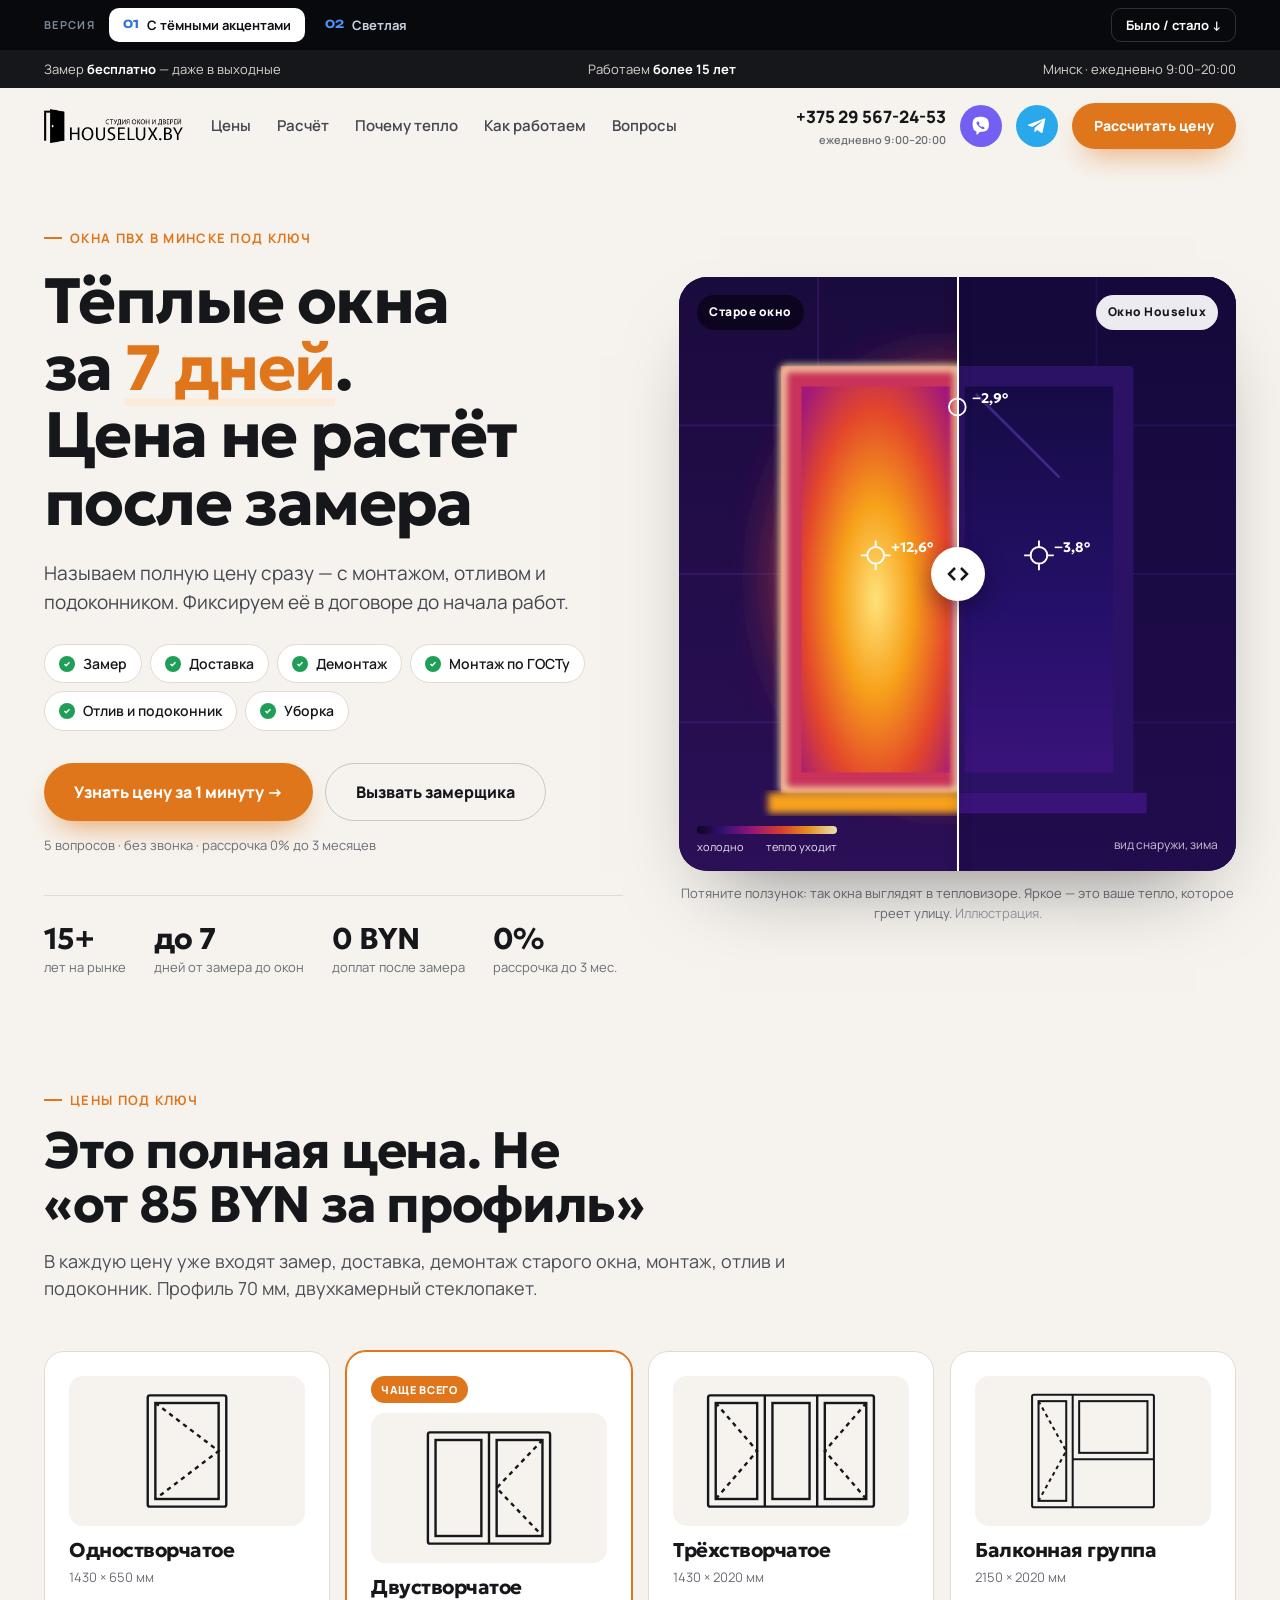
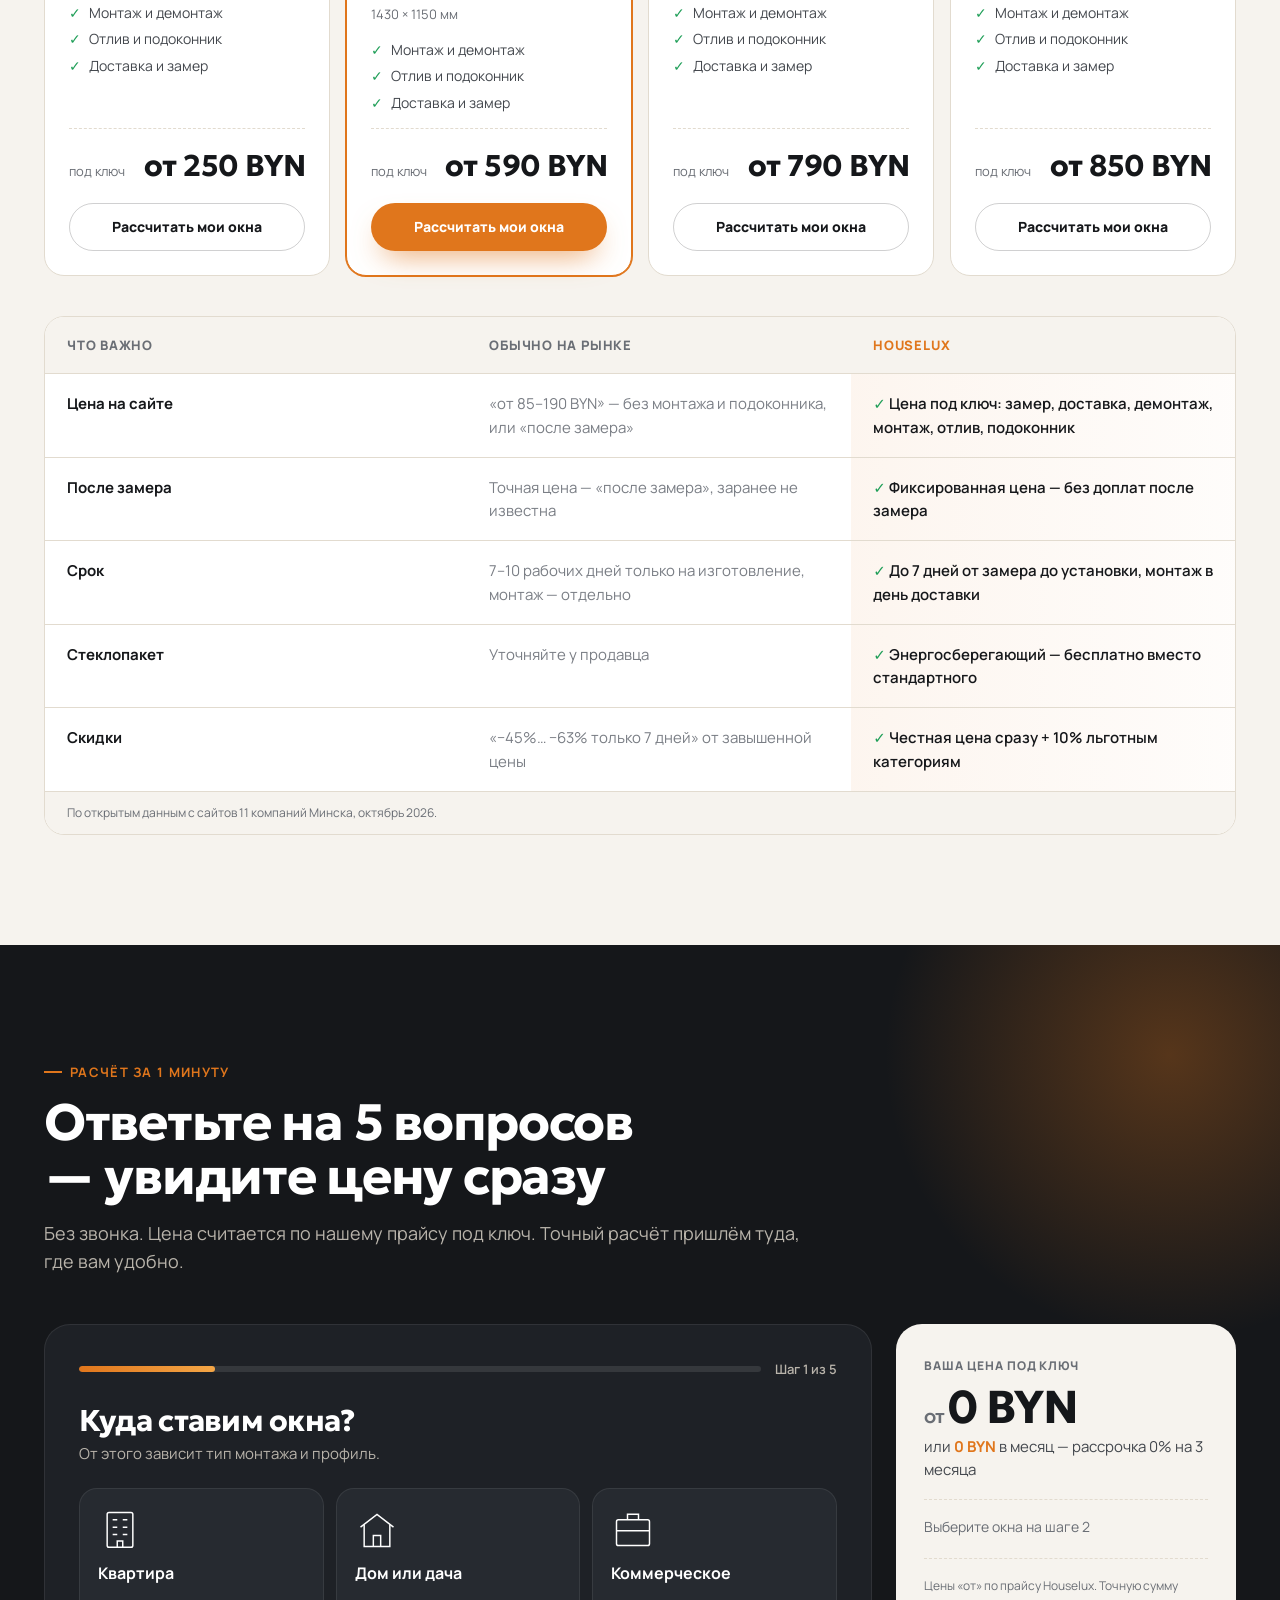
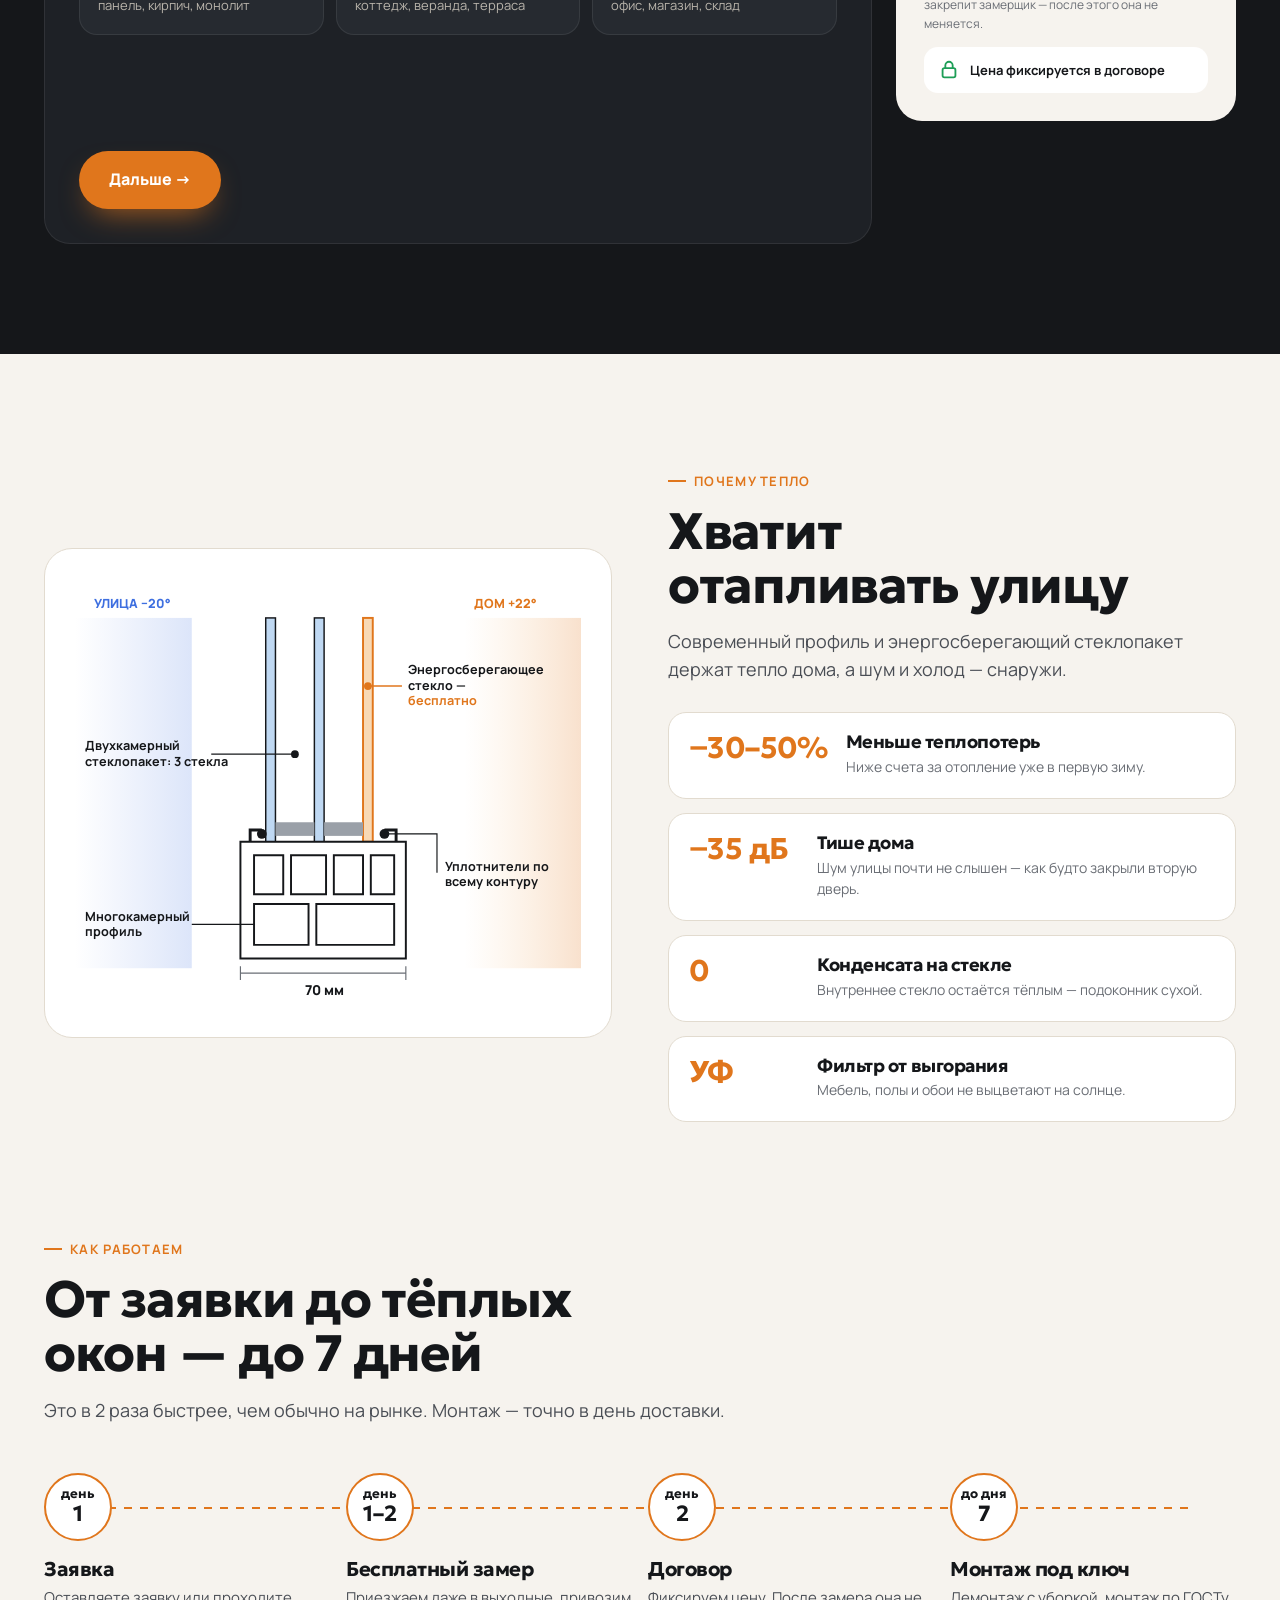
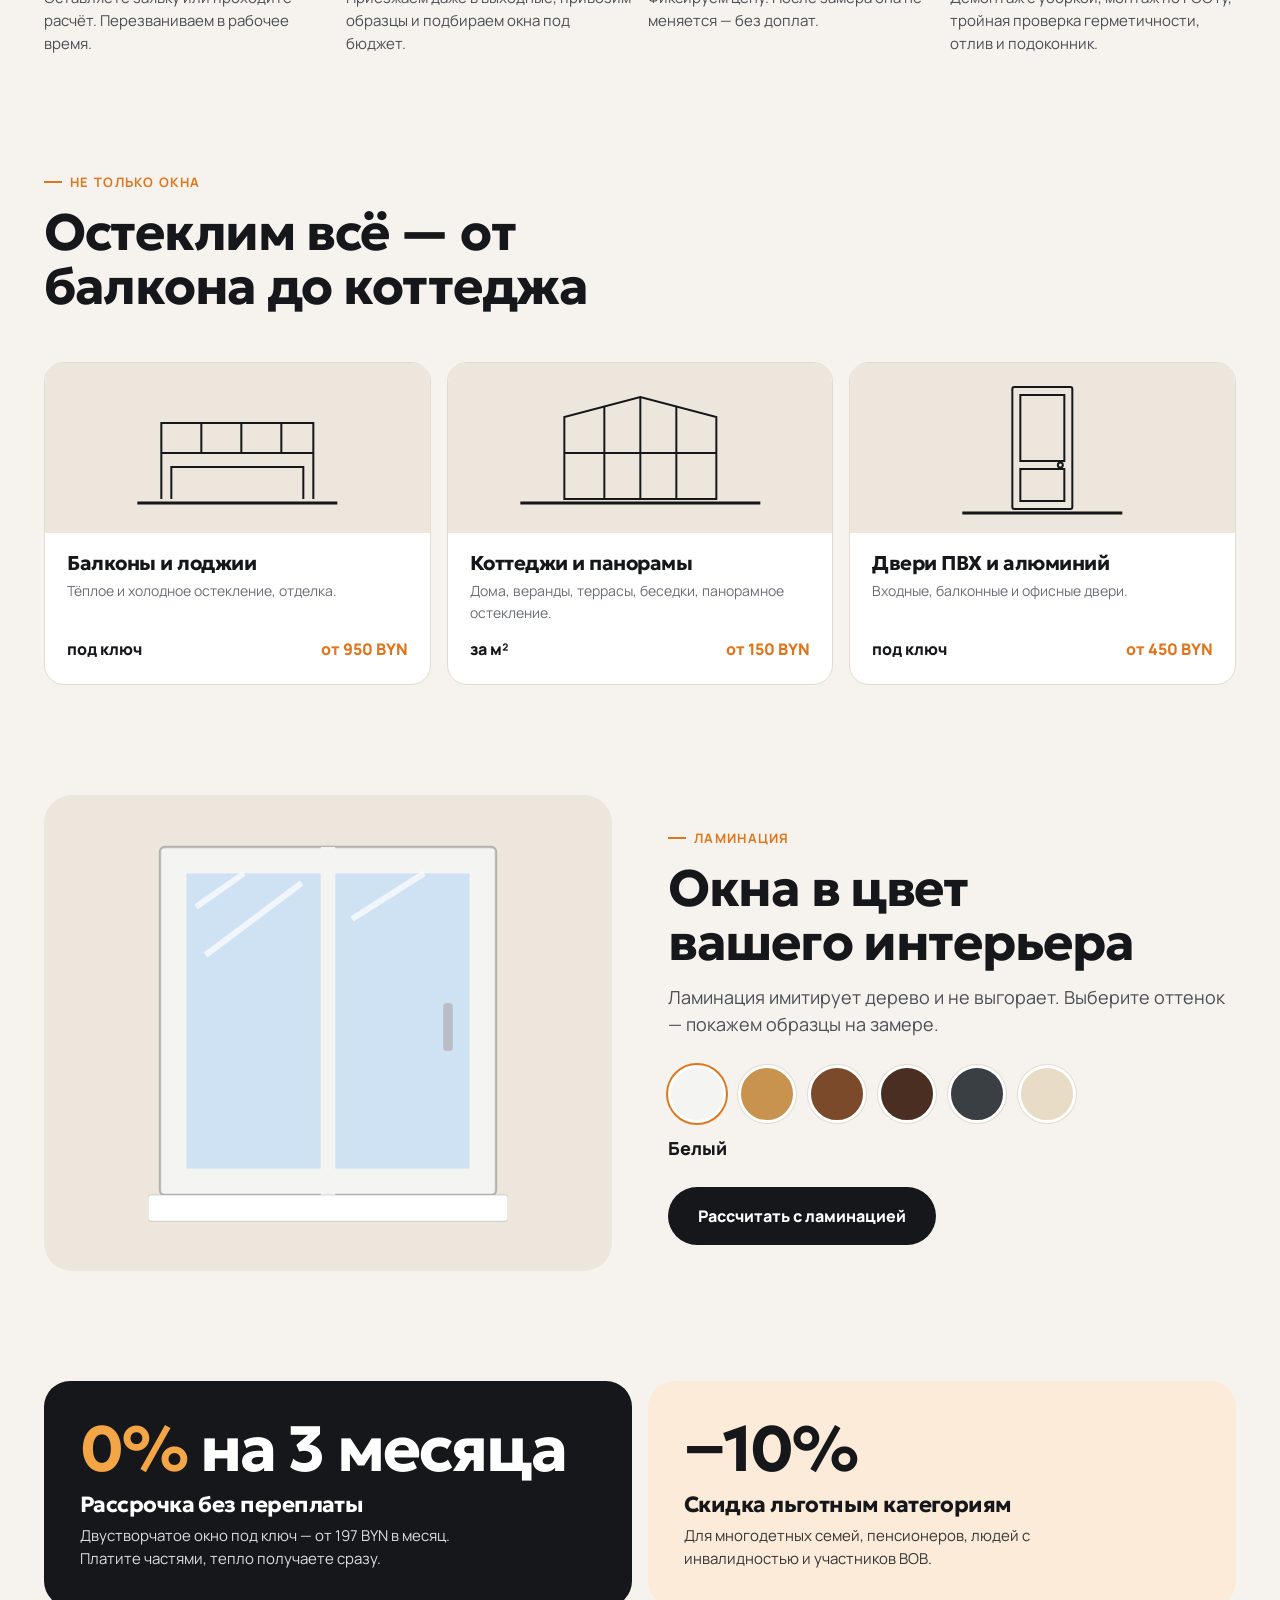
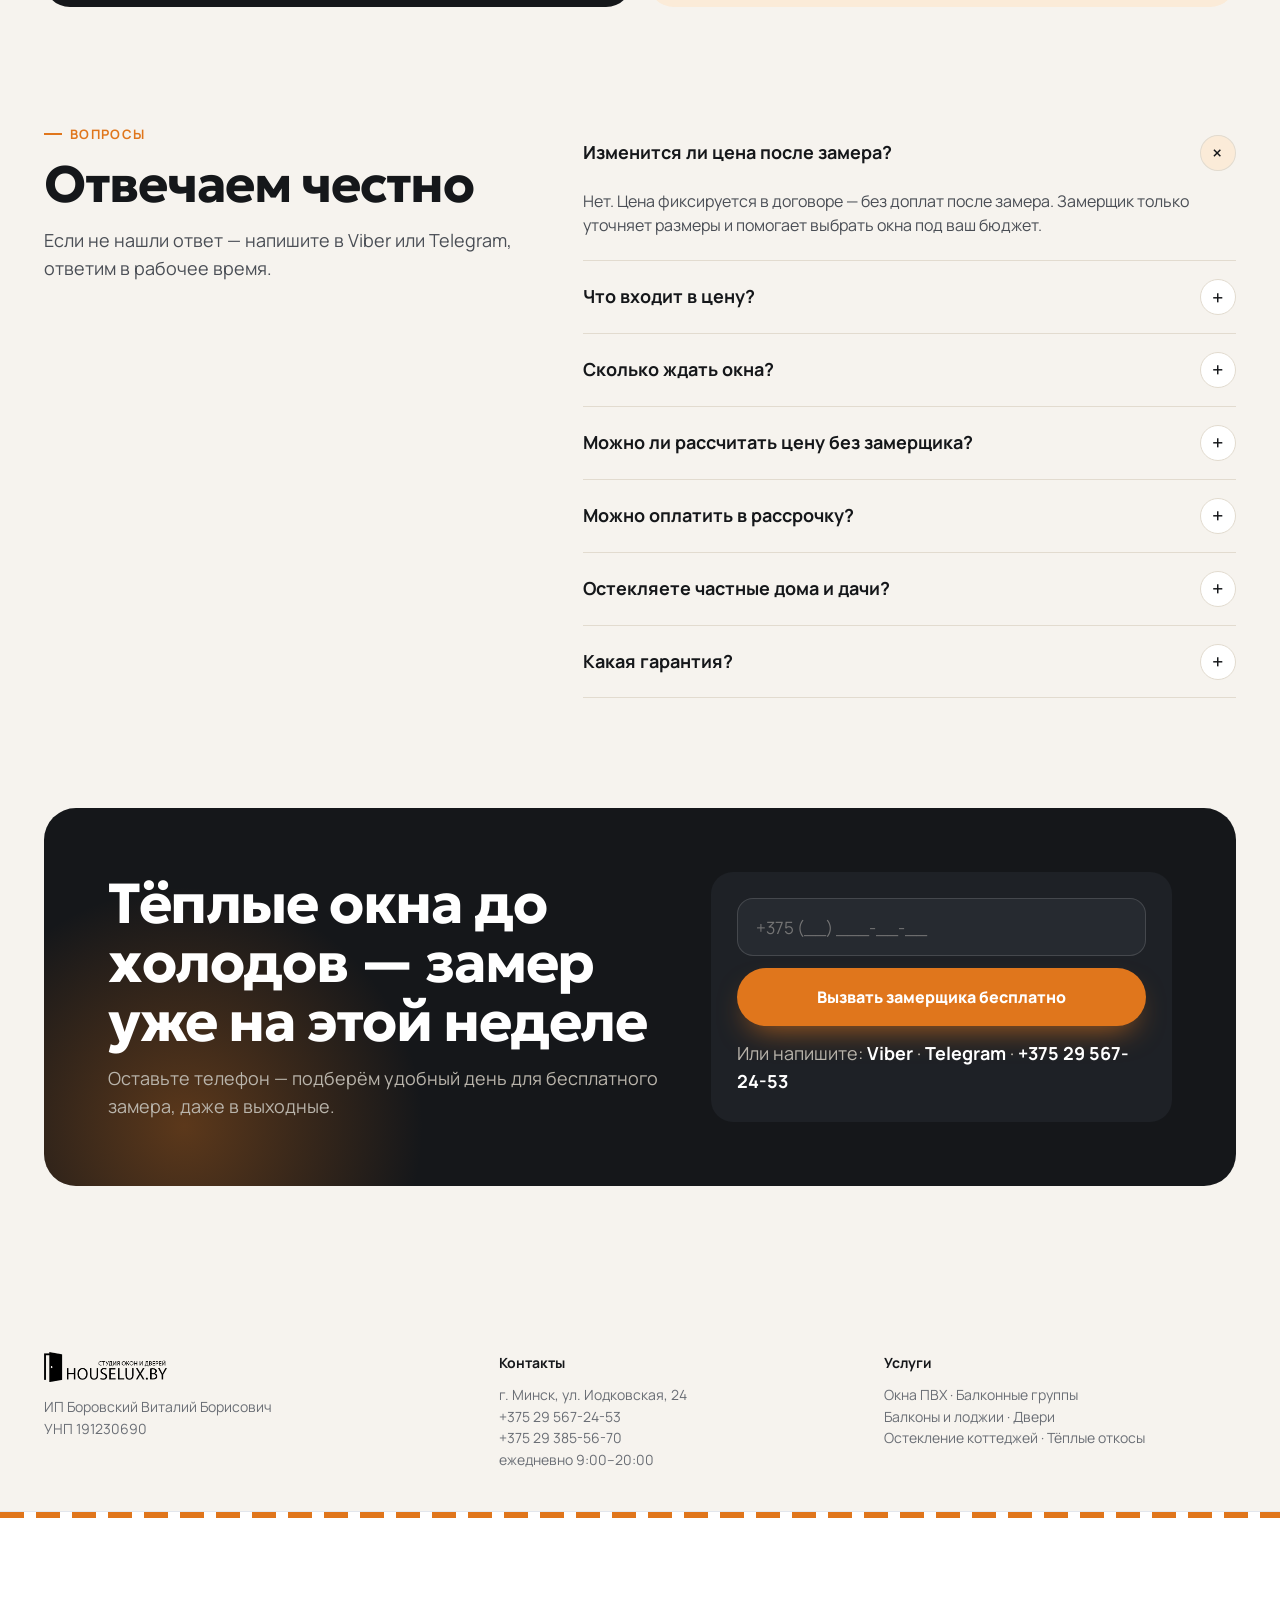
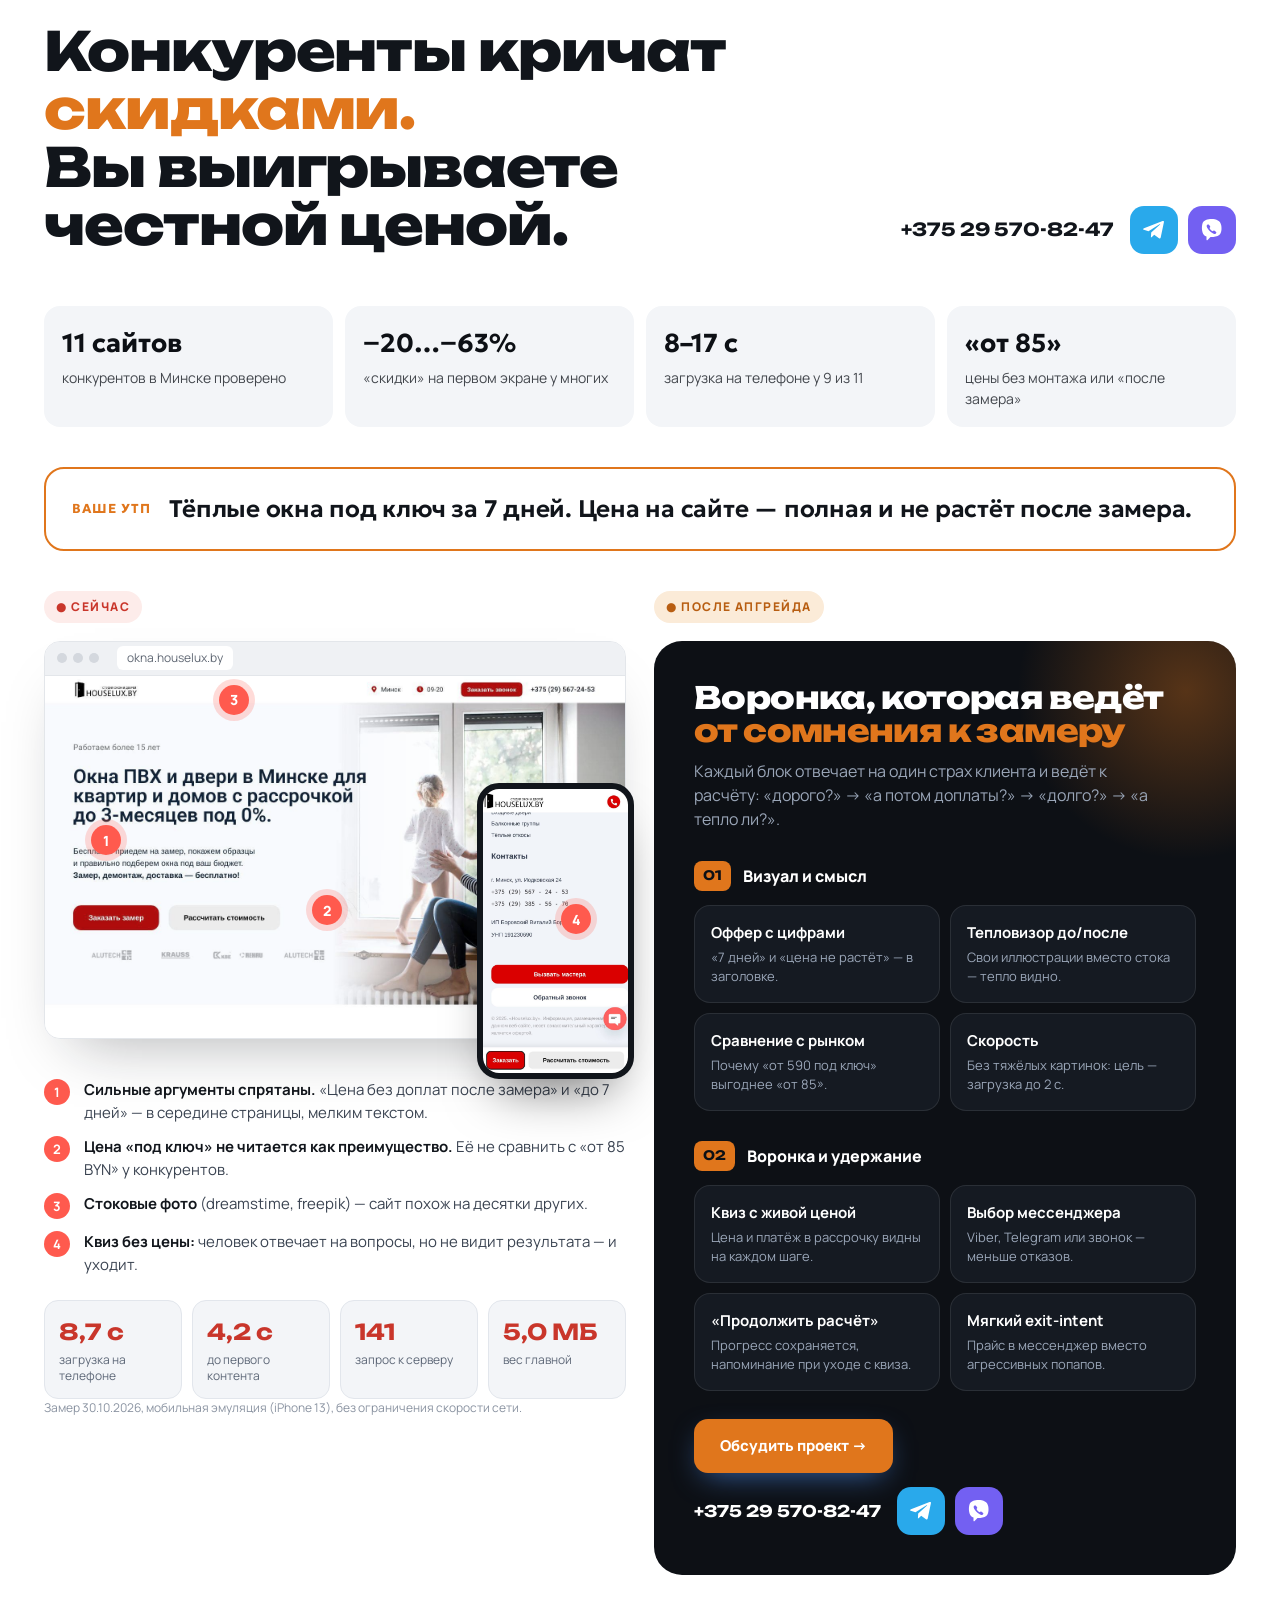
==== commit 4dab5f26: "Светлая версия и переключатель версий" ====
--- a/index.html
+++ b/index.html
@@ -317,6 +317,41 @@
 .toast.show{visibility:visible;transform:translate(-50%,0)}
 .mbar{display:none}
 
+
+/* ===== Светлая версия: те же блоки без тёмных плашек ===== */
+.theme-light .topline{background:var(--paper-2);color:#4A4E55}
+.theme-light .topline b{color:var(--ink)}
+.theme-light .quiz-sec{background:#FBF8F3;color:var(--ink);border-block:1px solid var(--line)}
+.theme-light .quiz-sec::before{background:radial-gradient(circle,rgba(224,118,28,.16),transparent 65%)}
+.theme-light .quiz-sec .s-head p,.theme-light .qprog span,.theme-light .qstep .hint,.theme-light .opt small,.theme-light .it small,.theme-light .toggle small,.theme-light .back,.theme-light .qmini{color:var(--muted)}
+.theme-light .qbox{background:#fff;border-color:var(--line);box-shadow:0 30px 60px -40px rgba(21,23,26,.35)}
+.theme-light .qbar{background:var(--paper-2)}
+.theme-light .opt,.theme-light .it,.theme-light .toggle{background:var(--paper);border-color:var(--line);color:var(--ink)}
+.theme-light .opt:hover{border-color:rgba(21,23,26,.3)}
+.theme-light .opt.on{background:var(--warm-soft);border-color:var(--warm)}
+.theme-light .opt svg,.theme-light .it svg{stroke:var(--ink)}
+.theme-light .ch .opt svg{fill:var(--ink)}
+.theme-light .cnt button{border-color:rgba(21,23,26,.2);color:var(--ink)}
+.theme-light .cnt button:hover{border-color:var(--ink)}
+.theme-light .toggle input{background:rgba(21,23,26,.15)}
+.theme-light .toggle input:checked{background:var(--warm)}
+.theme-light .field{background:var(--paper);border-color:var(--line);color:var(--ink)}
+.theme-light .gift{color:var(--ink)}
+.theme-light .back:hover{color:var(--ink)}
+.theme-light .qmini b{color:var(--ink)}
+.theme-light .agree{color:var(--muted)}
+.theme-light .next-steps li{color:#43474D}
+.theme-light .next-steps li::before{background:var(--paper-2)}
+.theme-light .live{background:var(--warm-soft)}
+.theme-light .pay .p1{background:#fff;color:var(--ink);border:1px solid var(--line)}
+.theme-light .pay .p1 b span{color:var(--warm)}
+.theme-light .final{background:var(--warm-soft);color:var(--ink)}
+.theme-light .final::after{background:radial-gradient(circle,rgba(224,118,28,.22),transparent 65%)}
+.theme-light .final p{color:#4A4E55}
+.theme-light .final form{background:#fff;box-shadow:0 30px 60px -40px rgba(21,23,26,.35)}
+.theme-light .final .field{background:var(--paper)}
+.theme-light .final .agree a{color:var(--ink)!important}
+
 /* KP в фирменном тёплом цвете */
 .kp{--accent:#E0761C;--accent-2:#B85E12}
 .kp .will-card::after{background:radial-gradient(circle,rgba(224,118,28,.35),transparent 70%)}
@@ -415,6 +450,7 @@
   </defs>
 </svg>
 
+<!--@SWITCHER:start--><nav class="cswitch" aria-label="Версии концепта"><div class="cs-in"><span class="cs-lbl">Версия</span><a href="./" class="on" aria-current="page"><b>01</b>С тёмными акцентами</a><a href="light.html"><b>02</b>Светлая</a><a class="cs-kp" href="#kp">Было / стало ↓</a></div></nav><!--@SWITCHER:end-->
 <div class="topline"><div class="wrap">
   <span>Замер <b>бесплатно</b> — даже в выходные</span>
   <span>Работаем <b>более 15 лет</b></span>
